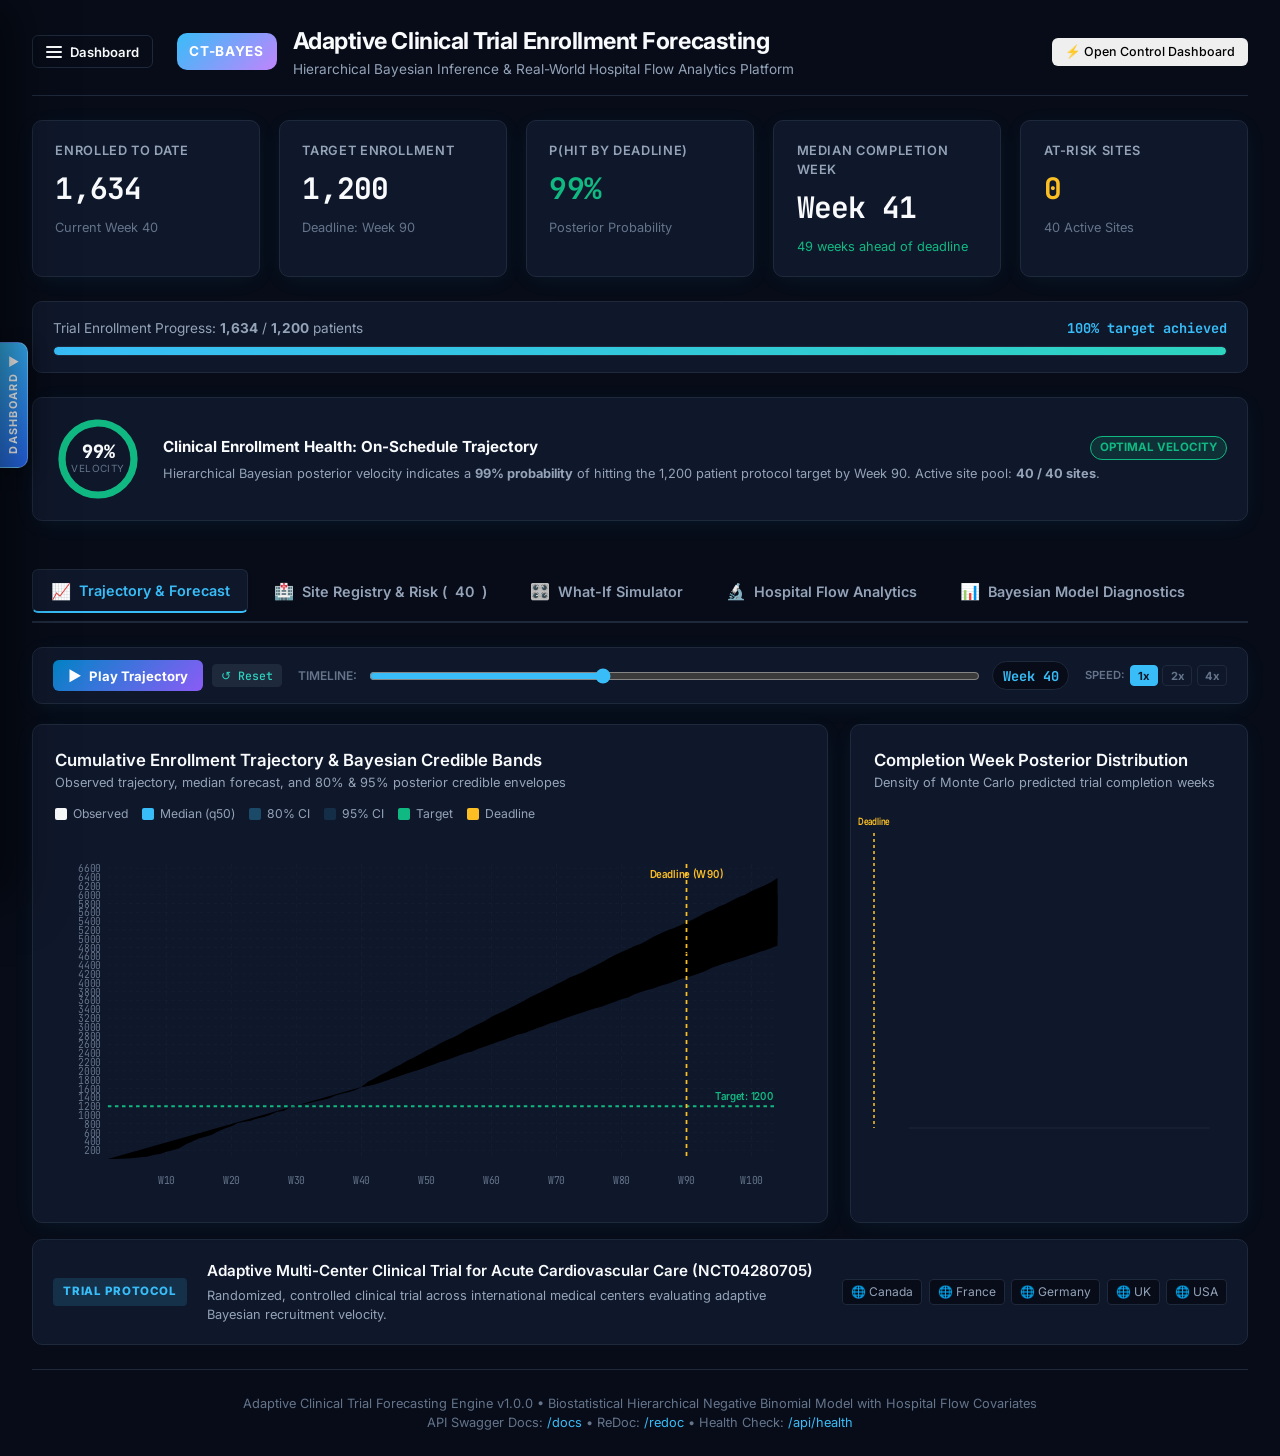
==== index.html @ a866da76 "Configure permanent public access via GitHub Pages, 1-click local launchers, cloud deployment files," ====
<!DOCTYPE html>
<html lang="en">
<head>
  <meta charset="UTF-8">
  <meta http-equiv="refresh" content="0; url=frontend/">
  <script type="text/javascript">
    window.location.replace("frontend/");
  </script>
  <title>Adaptive Clinical Trial Site Enrollment Forecasting Platform</title>
  <style>
    body {
      background-color: #0b0f19;
      color: #e2e8f0;
      font-family: -apple-system, BlinkMacSystemFont, "Segoe UI", Roboto, Helvetica, Arial, sans-serif;
      display: flex;
      flex-direction: column;
      align-items: center;
      justify-content: center;
      min-height: 100vh;
      margin: 0;
      text-align: center;
    }
    .card {
      background: #111827;
      border: 1px solid #1e293b;
      border-radius: 12px;
      padding: 2.5rem 3rem;
      max-width: 500px;
      box-shadow: 0 10px 30px rgba(0,0,0,0.5);
    }
    h2 {
      margin-top: 0;
      color: #38bdf8;
      font-size: 1.5rem;
    }
    p {
      color: #94a3b8;
      font-size: 0.95rem;
      line-height: 1.5;
    }
    a.btn {
      display: inline-block;
      margin-top: 1rem;
      background: linear-gradient(135deg, #0284c7, #2563eb);
      color: #fff;
      padding: 0.75rem 1.75rem;
      border-radius: 8px;
      text-decoration: none;
      font-weight: 600;
      transition: opacity 0.2s;
    }
    a.btn:hover {
      opacity: 0.9;
    }
  </style>
</head>
<body>
  <div class="card">
    <h2>Adaptive Clinical Trial Forecasting</h2>
    <p>Hierarchical Bayesian Negative Binomial Inference & Hospital Flow Analytics Platform</p>
    <p>Redirecting to interactive clinical portal...</p>
    <a href="frontend/" class="btn">Launch Dashboard ⚡</a>
  </div>
</body>
</html>
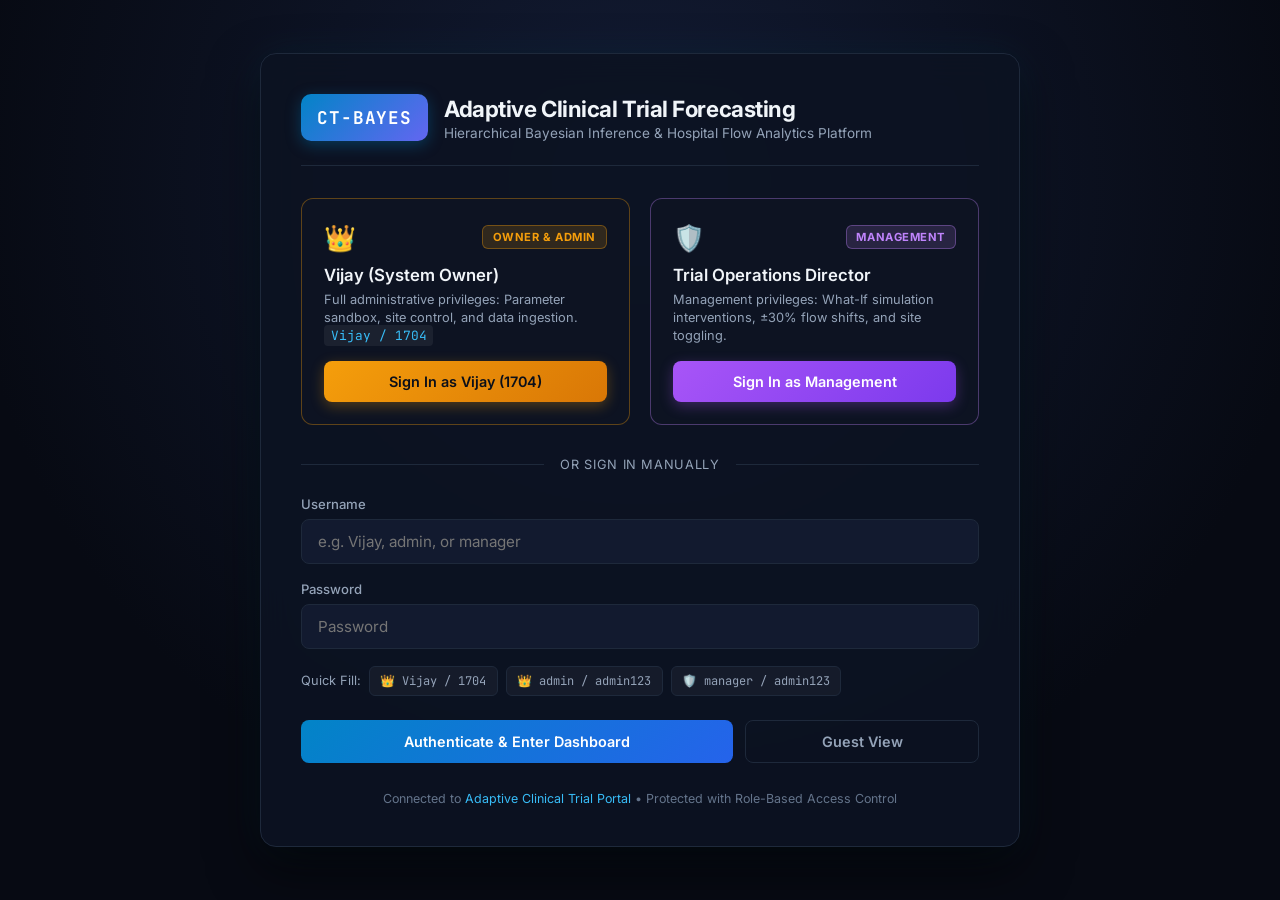
==== commit 78c41db9: "Implement standalone login.html with authentication guard, remove embedded modal, and bind permissio" ====
--- a/index.html
+++ b/index.html
@@ -1,65 +1,950 @@
 <!DOCTYPE html>
-<html lang="en">
+<html lang="en" data-theme="dark">
 <head>
   <meta charset="UTF-8">
-  <meta http-equiv="refresh" content="0; url=frontend/">
-  <script type="text/javascript">
-    window.location.replace("frontend/");
-  </script>
-  <title>Adaptive Clinical Trial Site Enrollment Forecasting Platform</title>
-  <style>
-    body {
-      background-color: #0b0f19;
-      color: #e2e8f0;
-      font-family: -apple-system, BlinkMacSystemFont, "Segoe UI", Roboto, Helvetica, Arial, sans-serif;
-      display: flex;
-      flex-direction: column;
-      align-items: center;
-      justify-content: center;
-      min-height: 100vh;
-      margin: 0;
-      text-align: center;
-    }
-    .card {
-      background: #111827;
-      border: 1px solid #1e293b;
-      border-radius: 12px;
-      padding: 2.5rem 3rem;
-      max-width: 500px;
-      box-shadow: 0 10px 30px rgba(0,0,0,0.5);
-    }
-    h2 {
-      margin-top: 0;
-      color: #38bdf8;
-      font-size: 1.5rem;
-    }
-    p {
-      color: #94a3b8;
-      font-size: 0.95rem;
-      line-height: 1.5;
-    }
-    a.btn {
-      display: inline-block;
-      margin-top: 1rem;
-      background: linear-gradient(135deg, #0284c7, #2563eb);
-      color: #fff;
-      padding: 0.75rem 1.75rem;
-      border-radius: 8px;
-      text-decoration: none;
-      font-weight: 600;
-      transition: opacity 0.2s;
-    }
-    a.btn:hover {
-      opacity: 0.9;
-    }
-  </style>
+  <meta name="viewport" content="width=device-width, initial-scale=1.0">
+  <title>Adaptive Clinical Trial Site Enrollment Forecasting Dashboard</title>
+  <link rel="stylesheet" href="style.css">
+  <link rel="preconnect" href="https://fonts.googleapis.com">
+  <link rel="preconnect" href="https://fonts.gstatic.com" crossorigin>
+  <link href="https://fonts.googleapis.com/css2?family=Inter:wght@300;400;500;600;700&family=JetBrains+Mono:wght@400;500;600&display=swap" rel="stylesheet">
 </head>
 <body>
-  <div class="card">
-    <h2>Adaptive Clinical Trial Forecasting</h2>
-    <p>Hierarchical Bayesian Negative Binomial Inference & Hospital Flow Analytics Platform</p>
-    <p>Redirecting to interactive clinical portal...</p>
-    <a href="frontend/" class="btn">Launch Dashboard ⚡</a>
+  <!-- Floating Corner Tab on Left Edge of Viewport -->
+  <button id="btn-edge-drawer" class="corner-drawer-tab" title="Open Sliding Dashboard (Left Corner)" aria-label="Open Sliding Dashboard">
+    <span class="corner-tab-arrow">▶</span>
+    <span class="corner-tab-text">DASHBOARD</span>
+  </button>
+
+  <!-- Sliding Drawer Backdrop Overlay -->
+  <div id="sliding-drawer-backdrop" class="sliding-drawer-backdrop"></div>
+
+  <!-- Sliding Left Corner Dashboard Drawer -->
+  <aside id="sliding-dashboard" class="sliding-drawer" aria-label="Sliding Navigation and Control Dashboard">
+    <!-- Drawer Header -->
+    <div class="drawer-header">
+      <div class="drawer-brand">
+        <div class="logo-badge">CT-BAYES</div>
+        <div>
+          <h3>Control Dashboard</h3>
+          <p class="drawer-sub">Adaptive Trial Analytics</p>
+        </div>
+      </div>
+      <div style="display:flex; align-items:center; gap:0.5rem;">
+        <div id="system-badge" class="status-badge pulse">Connecting...</div>
+        <button id="btn-close-drawer" class="btn-close-drawer" title="Close Panel">&times;</button>
+      </div>
+    </div>
+
+    <!-- Scrollable Drawer Body -->
+    <div class="drawer-scroll-body">
+      <!-- Active User / Role Card (Moved into Drawer) -->
+      <div class="drawer-user-card" id="auth-header-section">
+        <div id="user-profile-badge" class="user-profile-badge-drawer">
+          <div class="drawer-user-info">
+            <div class="drawer-user-avatar" id="user-avatar">👑</div>
+            <div>
+              <h4 id="user-display-name">Vijay (System Administrator)</h4>
+              <span id="user-role-badge" class="role-badge role-admin">👑 SYSTEM ADMIN</span>
+            </div>
+          </div>
+          <div class="drawer-user-actions" style="margin-top:0.75rem; display:flex; gap:0.4rem; flex-wrap:wrap;">
+            <button id="btn-change-pwd" class="btn-chip" title="Change Password">🔑 Password</button>
+            <button id="btn-switch-role" class="btn-chip" title="Cycle Account Role">🔄 Switch Role</button>
+            <button id="btn-open-ingest" class="btn-chip btn-accent" style="display:none;" title="Ingest Weekly Batch">+ Ingest Batch</button>
+            <button id="btn-logout" class="btn-chip btn-ghost" title="Sign out">Logout</button>
+          </div>
+        </div>
+        <button id="btn-open-login" class="btn-primary btn-sm btn-block" style="display:none;">Sign In</button>
+      </div>
+
+      <!-- Theme & Audio Controls Section (Moved into Drawer) -->
+      <div class="drawer-section">
+        <div class="drawer-section-title">Visual Theme & Audio FX</div>
+        <div style="display:flex; gap:0.5rem; align-items:center; flex-wrap:wrap;">
+          <div class="theme-select-wrap" style="flex:1;">
+            <label for="theme-selector">🎨 Theme:</label>
+            <select id="theme-selector" class="theme-select" title="Switch visual color theme">
+              <option value="midnight">🌌 Midnight Cyber</option>
+              <option value="nordic">🏥 Clinical Nordic</option>
+              <option value="biotech">🧬 Bio-Tech Emerald</option>
+              <option value="executive">🌅 Sunset Executive</option>
+            </select>
+          </div>
+          <button id="btn-sound-fx" class="btn-sound-toggle active" title="Toggle Clinical Feedback Sound Effects">
+            <span id="sound-icon">🔊</span> Audio FX
+          </button>
+        </div>
+      </div>
+
+      <!-- Executive Export Suite Section (Moved into Drawer) -->
+      <div class="drawer-section">
+        <div class="drawer-section-title">Executive Data Export</div>
+        <div class="export-toolbar" style="display:flex; gap:0.5rem;">
+          <button id="btn-export-csv" class="btn-export" style="flex:1; justify-content:center;" title="Export trial panel records as CSV">
+            <span>📊 Export CSV</span>
+          </button>
+          <button id="btn-export-summary" class="btn-export" style="flex:1; justify-content:center;" title="Export executive trial briefing">
+            <span>📄 Summary</span>
+          </button>
+        </div>
+      </div>
+
+      <!-- Quick Navigation Tabs -->
+      <div class="drawer-section">
+        <div class="drawer-section-title">Navigation Tabs</div>
+        <nav class="drawer-nav">
+          <button class="drawer-nav-item active" data-tab="tab-overview">
+            <span class="nav-icon">📈</span>
+            <span class="nav-label">Trajectory & Bayesian Forecast</span>
+          </button>
+          <button class="drawer-nav-item" data-tab="tab-sites">
+            <span class="nav-icon">🏥</span>
+            <span class="nav-label">Site Registry & Risk Analysis</span>
+            <span class="drawer-nav-badge" id="drawer-nav-site-count">40</span>
+          </button>
+          <button class="drawer-nav-item" data-tab="tab-whatif">
+            <span class="nav-icon">🎛️</span>
+            <span class="nav-label">What-If Simulation Sandbox</span>
+          </button>
+          <button class="drawer-nav-item" data-tab="tab-hospital">
+            <span class="nav-icon">🔬</span>
+            <span class="nav-label">Hospital Flow Analytics</span>
+          </button>
+          <button class="drawer-nav-item" data-tab="tab-models">
+            <span class="nav-icon">📊</span>
+            <span class="nav-label">Bayesian Model Diagnostics</span>
+          </button>
+        </nav>
+      </div>
+
+      <!-- Trial Pulse Micro-KPIs -->
+      <div class="drawer-section">
+        <div class="drawer-section-title">Trial Pulse (Week 40)</div>
+        <div class="drawer-kpis-grid">
+          <div class="drawer-mini-kpi">
+            <span class="mini-label">Enrolled to Date</span>
+            <strong id="drawer-kpi-enrolled">--</strong>
+          </div>
+          <div class="drawer-mini-kpi">
+            <span class="mini-label">Target (Week 90)</span>
+            <strong id="drawer-kpi-target">1,200</strong>
+          </div>
+          <div class="drawer-mini-kpi">
+            <span class="mini-label">P(Hit by Deadline)</span>
+            <strong id="drawer-kpi-prob">--%</strong>
+          </div>
+          <div class="drawer-mini-kpi">
+            <span class="mini-label">Median Completion</span>
+            <strong id="drawer-kpi-comp-week">Week --</strong>
+          </div>
+          <div class="drawer-mini-kpi full-width">
+            <span class="mini-label">At-Risk Clinical Sites</span>
+            <strong id="drawer-kpi-risk-sites" style="color:var(--accent-red);">-- Sites</strong>
+          </div>
+        </div>
+      </div>
+
+      <!-- Quick Simulator Sliders (Synchronized) -->
+      <div class="drawer-section" id="drawer-sim-section">
+        <div class="drawer-section-title">
+          <span>Quick Simulator</span>
+          <span class="badge" id="drawer-scenario-tag">Status Quo</span>
+        </div>
+        <div class="drawer-slider-group">
+          <div class="slider-label">
+            <label for="drawer-slider-flow">Hospital Flow Shift</label>
+            <span id="drawer-flow-val" class="slider-num">+0%</span>
+          </div>
+          <input type="range" id="drawer-slider-flow" min="-30" max="30" value="0" step="5">
+        </div>
+        <div class="drawer-slider-group">
+          <div class="slider-label">
+            <label for="drawer-slider-new-sites">New Sites</label>
+            <span id="drawer-new-sites-val" class="slider-num">0 sites</span>
+          </div>
+          <input type="range" id="drawer-slider-new-sites" min="0" max="10" value="0" step="1">
+        </div>
+        <div class="drawer-presets">
+          <button class="btn-chip drawer-preset-btn" data-flow="15" data-sites="0">+15% Surge</button>
+          <button class="btn-chip drawer-preset-btn" data-flow="-20" data-sites="0">-20% Strain</button>
+          <button class="btn-chip drawer-preset-btn" data-flow="0" data-sites="3">+3 Sites</button>
+          <button class="btn-chip drawer-reset-btn" id="drawer-btn-reset">Reset</button>
+        </div>
+      </div>
+
+      <!-- System & API Docs -->
+      <div class="drawer-section">
+        <div class="drawer-section-title">System & API Specs</div>
+        <div class="drawer-links-list">
+          <a href="/docs" target="_blank" class="drawer-link-item">
+            <span>📖 Swagger API Documentation</span>
+            <span class="ext-icon">↗</span>
+          </a>
+          <a href="/redoc" target="_blank" class="drawer-link-item">
+            <span>📘 ReDoc Specification</span>
+            <span class="ext-icon">↗</span>
+          </a>
+          <a href="/api/health" target="_blank" class="drawer-link-item">
+            <span>🩺 Service Health Check</span>
+            <span class="ext-icon">↗</span>
+          </a>
+          <a href="https://github.com/Vijayaraj21/Adaptive-Clinical-Trial-Site-Enrollment-Forecasting-" target="_blank" class="drawer-link-item">
+            <span>🐙 GitHub Repository</span>
+            <span class="ext-icon">↗</span>
+          </a>
+        </div>
+      </div>
+    </div>
+
+    <!-- Drawer Footer -->
+    <div class="drawer-footer">
+      <button id="drawer-btn-theme" class="btn-outline btn-block btn-sm">🌓 Theme</button>
+      <button id="drawer-btn-logout" class="btn-ghost btn-block btn-sm">Logout</button>
+    </div>
+  </aside>
+
+  <div class="app-container">
+    <!-- Top Header (Clean & Spacious - Controls moved to Left Dashboard) -->
+    <header class="app-header">
+      <div class="brand">
+        <!-- Sliding Dashboard Toggle Button in Left Corner -->
+        <button id="btn-toggle-drawer" class="btn-drawer-toggle" title="Open Sliding Dashboard (Left Corner)" aria-label="Toggle Sliding Dashboard">
+          <span class="drawer-icon-bars">
+            <span></span>
+            <span></span>
+            <span></span>
+          </span>
+          <span>Dashboard</span>
+        </button>
+        <div class="logo-badge">CT-BAYES</div>
+        <div>
+          <h1>Adaptive Clinical Trial Enrollment Forecasting</h1>
+          <p class="subtitle">Hierarchical Bayesian Inference & Real-World Hospital Flow Analytics Platform</p>
+        </div>
+      </div>
+      <div class="header-actions">
+        <!-- Fast Trigger to open sliding drawer -->
+        <button id="btn-header-open-drawer" class="btn-primary btn-sm" title="Open Left Corner Control Dashboard">
+          <span>⚡ Open Control Dashboard</span>
+        </button>
+      </div>
+    </header>
+
+    <!-- Top KPI Cards -->
+    <section class="kpi-grid">
+      <div class="kpi-card">
+        <span class="kpi-label">Enrolled to Date</span>
+        <div class="kpi-value" id="kpi-enrolled">--</div>
+        <span class="kpi-sub" id="kpi-enrolled-sub">Current Week 40</span>
+      </div>
+      <div class="kpi-card">
+        <span class="kpi-label">Target Enrollment</span>
+        <div class="kpi-value" id="kpi-target">1,200</div>
+        <span class="kpi-sub" id="kpi-deadline-sub">Deadline: Week 90</span>
+      </div>
+      <div class="kpi-card highlight-success">
+        <span class="kpi-label">P(Hit by Deadline)</span>
+        <div class="kpi-value" id="kpi-prob">--%</div>
+        <span class="kpi-sub" id="kpi-prob-sub">Posterior Probability</span>
+      </div>
+      <div class="kpi-card">
+        <span class="kpi-label">Median Completion Week</span>
+        <div class="kpi-value" id="kpi-comp-week">Week --</div>
+        <span class="kpi-sub" id="kpi-comp-delta">--</span>
+      </div>
+      <div class="kpi-card highlight-warning">
+        <span class="kpi-label">At-Risk Sites</span>
+        <div class="kpi-value" id="kpi-risk-sites">--</div>
+        <span class="kpi-sub" id="kpi-active-sites">-- Active Sites</span>
+      </div>
+    </section>
+
+    <!-- Overall Trial Progress Bar -->
+    <section class="progress-section">
+      <div class="progress-header">
+        <span>Trial Enrollment Progress: <strong id="progress-enrolled-text">--</strong> / <strong id="progress-target-text">1,200</strong> patients</span>
+        <span id="progress-percent-text" class="progress-pct">0%</span>
+      </div>
+      <div class="progress-bar-bg">
+        <div id="progress-bar-fill" class="progress-bar-fill" style="width: 0%;"></div>
+      </div>
+    </section>
+
+    <!-- Creative Component: Trial Health & Velocity Gauge -->
+    <section class="trial-health-card">
+      <div class="gauge-wrap">
+        <svg class="gauge-svg" viewBox="0 0 100 100">
+          <circle class="gauge-bg" cx="50" cy="50" r="40"></circle>
+          <circle id="gauge-arc" class="gauge-fill" cx="50" cy="50" r="40" stroke-dasharray="251.2" stroke-dashoffset="30"></circle>
+        </svg>
+        <div class="gauge-center-text">
+          <span id="gauge-score-text" class="gauge-pct">92%</span>
+          <span class="gauge-subtext">Velocity</span>
+        </div>
+      </div>
+      <div class="health-details">
+        <div class="health-title-row">
+          <h4 id="health-title">Clinical Enrollment Health: Optimal Trajectory</h4>
+          <span id="health-badge" class="health-status-badge">HIGH CONFIDENCE</span>
+        </div>
+        <p class="health-desc" id="health-desc">
+          Hierarchical Bayesian posterior velocity indicates a <strong>92% probability</strong> of hitting the 1,200 patient protocol target by Week 90. Site-level overdispersion is well-controlled with low residual variance.
+        </p>
+      </div>
+    </section>
+
+    <!-- Dashboard Tab Navigation Bar -->
+    <nav class="dashboard-tabs">
+      <button class="tab-btn active" data-tab="tab-overview">
+        <span class="tab-icon">📈</span> Trajectory & Forecast
+      </button>
+      <button class="tab-btn" data-tab="tab-sites">
+        <span class="tab-icon">🏥</span> Site Registry & Risk (<span id="tab-site-count">40</span>)
+      </button>
+      <button class="tab-btn" data-tab="tab-whatif">
+        <span class="tab-icon">🎛️</span> What-If Simulator
+      </button>
+      <button class="tab-btn" data-tab="tab-hospital">
+        <span class="tab-icon">🔬</span> Hospital Flow Analytics
+      </button>
+      <button class="tab-btn" data-tab="tab-models">
+        <span class="tab-icon">📊</span> Bayesian Model Diagnostics
+      </button>
+    </nav>
+
+    <!-- =========================================================================
+         TAB 1: Trajectory & Forecast Overview
+         ========================================================================= -->
+    <div id="tab-overview" class="tab-content active">
+      <!-- Creative Component: Animated Trajectory Timeline Playback Controller -->
+      <div class="playback-controller-card">
+        <div class="playback-controls">
+          <button id="btn-play-timeline" class="playback-btn-primary" title="Play animated forecast trajectory week-by-week">
+            <span id="play-icon" class="playback-btn-icon">▶</span>
+            <span id="play-text">Play Trajectory</span>
+          </button>
+          <button id="btn-reset-timeline" class="btn-chip" title="Reset playback to current week 40">↺ Reset</button>
+        </div>
+        <div class="playback-scrubber-wrap">
+          <label for="timeline-scrubber" style="font-size:0.75rem; color:var(--text-muted); font-weight:600;">TIMELINE:</label>
+          <input type="range" id="timeline-scrubber" min="1" max="104" value="40" step="1" title="Drag to inspect trajectory at any week">
+          <span id="scrubber-week-badge" class="playback-week-badge">Week 40</span>
+        </div>
+        <div class="playback-speed-group">
+          <span style="font-size:0.7rem; color:var(--text-muted); font-weight:600;">SPEED:</span>
+          <button class="speed-chip active" data-speed="1">1x</button>
+          <button class="speed-chip" data-speed="2">2x</button>
+          <button class="speed-chip" data-speed="4">4x</button>
+        </div>
+      </div>
+
+      <!-- Main Charts Grid -->
+      <section class="charts-grid">
+        <!-- Fan Chart -->
+        <div class="chart-card">
+          <div class="card-header">
+            <div>
+              <h3>Cumulative Enrollment Trajectory & Bayesian Credible Bands</h3>
+              <p class="chart-sub">Observed trajectory, median forecast, and 80% & 95% posterior credible envelopes</p>
+            </div>
+            <div class="chart-legend">
+              <span class="legend-item"><span class="legend-color obs"></span>Observed</span>
+              <span class="legend-item"><span class="legend-color q50"></span>Median (q50)</span>
+              <span class="legend-item"><span class="legend-color band80"></span>80% CI</span>
+              <span class="legend-item"><span class="legend-color band95"></span>95% CI</span>
+              <span class="legend-item"><span class="legend-color target"></span>Target</span>
+              <span class="legend-item"><span class="legend-color deadline"></span>Deadline</span>
+            </div>
+          </div>
+          <div class="chart-container" id="fan-chart-container">
+            <svg id="fan-chart-svg" viewBox="0 0 850 360" preserveAspectRatio="none"></svg>
+          </div>
+        </div>
+
+        <!-- Completion Week Histogram -->
+        <div class="chart-card">
+          <div class="card-header">
+            <div>
+              <h3>Completion Week Posterior Distribution</h3>
+              <p class="chart-sub">Density of Monte Carlo predicted trial completion weeks</p>
+            </div>
+          </div>
+          <div class="chart-container" id="hist-chart-container">
+            <svg id="hist-chart-svg" viewBox="0 0 450 360" preserveAspectRatio="none"></svg>
+          </div>
+        </div>
+      </section>
+
+      <!-- Protocol Metadata Ribbon -->
+      <section class="protocol-card">
+        <div class="protocol-badge">TRIAL PROTOCOL</div>
+        <div class="protocol-info">
+          <h4 id="protocol-title">Adaptive Multi-Center Clinical Trial (NCT04280705)</h4>
+          <p id="protocol-desc">Randomized, controlled clinical trial across international medical centers evaluating adaptive Bayesian recruitment velocity.</p>
+        </div>
+        <div class="protocol-chips" id="protocol-countries-list">
+          <!-- Filled dynamically -->
+        </div>
+      </section>
+    </div>
+
+    <!-- =========================================================================
+         TAB 2: Site Registry & Performance Flags
+         ========================================================================= -->
+    <div id="tab-sites" class="tab-content">
+      <!-- Summary Site Badges -->
+      <div class="site-kpi-summary">
+        <div class="site-kpi-pill">Total Sites: <strong id="site-stat-total">40</strong></div>
+        <div class="site-kpi-pill success">Active: <strong id="site-stat-active">36</strong></div>
+        <div class="site-kpi-pill warning">At-Risk: <strong id="site-stat-risk">--</strong></div>
+        <div class="site-kpi-pill danger">Closed: <strong id="site-stat-closed">0</strong></div>
+        <div class="site-kpi-pill neutral">Countries: <strong id="site-stat-countries">5</strong></div>
+      </div>
+
+      <section class="table-section">
+        <div class="table-header">
+          <div>
+            <h3>Multi-Center Site Registry & Longitudinal Performance</h3>
+            <p class="chart-sub">Click any site to inspect its individual 104-week longitudinal trajectory and flow covariates.</p>
+          </div>
+          <div class="table-filters">
+            <input type="text" id="site-search" placeholder="Search site ID, country...">
+            <select id="status-filter">
+              <option value="ALL">All Statuses</option>
+              <option value="HEALTHY">Healthy Only</option>
+              <option value="AT_RISK">At-Risk Only</option>
+              <option value="CLOSED">Closed Only</option>
+            </select>
+            <select id="country-filter">
+              <option value="ALL">All Countries</option>
+              <option value="USA">United States</option>
+              <option value="CAN">Canada</option>
+              <option value="GBR">United Kingdom</option>
+              <option value="DEU">Germany</option>
+              <option value="FRA">France</option>
+            </select>
+          </div>
+        </div>
+        <div class="table-wrapper">
+          <table class="site-table">
+            <thead>
+              <tr>
+                <th>Site ID</th>
+                <th>Country</th>
+                <th>Hospital Tier</th>
+                <th>Enrolled</th>
+                <th>Posterior Rate (80% CI)</th>
+                <th>P(At Risk)</th>
+                <th>Status</th>
+                <th>Action</th>
+              </tr>
+            </thead>
+            <tbody id="site-table-body">
+              <tr><td colspan="8" class="text-center">Loading site profiles...</td></tr>
+            </tbody>
+          </table>
+        </div>
+      </section>
+
+      <!-- Creative Component: Global Centers Geo-Distribution Ribbon -->
+      <section class="geo-distribution-section">
+        <div class="panel-header">
+          <div>
+            <h4>Global Medical Centers Recruitment Distribution</h4>
+            <p class="chart-sub">International multi-center trial performance and hospital network tiering</p>
+          </div>
+        </div>
+        <div class="geo-grid" id="geo-grid-container">
+          <!-- Filled dynamically by app.js -->
+          <div class="geo-country-card">
+            <div class="geo-country-header">
+              <span class="geo-flag-name">🇺🇸 United States</span>
+              <span class="geo-site-count">16 Sites</span>
+            </div>
+            <div class="geo-rate-row">
+              <span>Recruitment Velocity:</span>
+              <strong class="geo-rate-val">4.8 pts/wk</strong>
+            </div>
+          </div>
+          <div class="geo-country-card">
+            <div class="geo-country-header">
+              <span class="geo-flag-name">🇨🇦 Canada</span>
+              <span class="geo-site-count">8 Sites</span>
+            </div>
+            <div class="geo-rate-row">
+              <span>Recruitment Velocity:</span>
+              <strong class="geo-rate-val">3.6 pts/wk</strong>
+            </div>
+          </div>
+          <div class="geo-country-card">
+            <div class="geo-country-header">
+              <span class="geo-flag-name">🇬🇧 United Kingdom</span>
+              <span class="geo-site-count">6 Sites</span>
+            </div>
+            <div class="geo-rate-row">
+              <span>Recruitment Velocity:</span>
+              <strong class="geo-rate-val">3.9 pts/wk</strong>
+            </div>
+          </div>
+          <div class="geo-country-card">
+            <div class="geo-country-header">
+              <span class="geo-flag-name">🇩🇪 Germany</span>
+              <span class="geo-site-count">6 Sites</span>
+            </div>
+            <div class="geo-rate-row">
+              <span>Recruitment Velocity:</span>
+              <strong class="geo-rate-val">3.4 pts/wk</strong>
+            </div>
+          </div>
+          <div class="geo-country-card">
+            <div class="geo-country-header">
+              <span class="geo-flag-name">🇦🇺 Australia</span>
+              <span class="geo-site-count">4 Sites</span>
+            </div>
+            <div class="geo-rate-row">
+              <span>Recruitment Velocity:</span>
+              <strong class="geo-rate-val">3.1 pts/wk</strong>
+            </div>
+          </div>
+        </div>
+      </section>
+    </div>
+
+    <!-- =========================================================================
+         TAB 3: Policy Interventions & What-If Simulator
+         ========================================================================= -->
+    <div id="tab-whatif" class="tab-content">
+      <section class="control-panel" id="sandbox-panel">
+        <div class="panel-header">
+          <div class="panel-title-wrap">
+            <h3>Policy Interventions & What-If Simulation Sandbox</h3>
+            <span class="role-pill" id="panel-role-pill">Guest View (Read-Only)</span>
+          </div>
+          <div class="panel-header-actions">
+            <span class="badge" id="scenario-tag">Status Quo</span>
+            <button id="btn-open-ingest" class="btn-sm btn-accent" style="display:none;" title="Management Only: Ingest new weekly site records">
+              + Ingest Weekly Data
+            </button>
+          </div>
+        </div>
+
+        <!-- User Role Notice -->
+        <div id="user-role-notice" class="role-notice-banner" style="display:none;">
+          <span class="notice-icon">🔒</span>
+          <span>
+            <strong>Guest View (Read-Only)</strong>: Simulation parameters and site closure interventions require <strong>Vijay (Admin)</strong> or <strong>Management</strong> credentials. 
+            <a href="#" id="link-switch-to-manager">Sign In with Authorized Account</a> to unlock live sandbox sliders.
+          </span>
+        </div>
+
+        <!-- Quick Scenario Presets -->
+        <div class="presets-bar">
+          <span class="presets-title">Quick Scenarios:</span>
+          <button class="btn-chip preset-btn" data-flow="15" data-sites="0" title="Simulate winter surge in patient flow">+15% Winter Flow</button>
+          <button class="btn-chip preset-btn" data-flow="-20" data-sites="0" title="Simulate hospital strain / ICU crisis">-20% Capacity Strain</button>
+          <button class="btn-chip preset-btn" data-flow="0" data-sites="3" title="Simulate onboarding 3 fast-track sites">+3 New Sites</button>
+          <button class="btn-chip preset-btn" data-flow="10" data-sites="2" title="Combined intervention">+10% Flow & +2 Sites</button>
+        </div>
+
+        <div class="controls-grid" id="controls-grid">
+          <div class="control-group">
+            <label for="input-target">Target Enrollment</label>
+            <input type="number" id="input-target" value="1200" min="200" max="5000" step="50">
+          </div>
+          <div class="control-group">
+            <label for="input-deadline">Deadline (Week)</label>
+            <input type="number" id="input-deadline" value="90" min="20" max="104" step="1">
+          </div>
+          <div class="control-group">
+            <div class="slider-label">
+              <label for="slider-flow">Hospital Patient Flow Shift</label>
+              <span id="flow-val" class="slider-num">+0%</span>
+            </div>
+            <input type="range" id="slider-flow" min="-30" max="30" value="0" step="5">
+          </div>
+          <div class="control-group">
+            <div class="slider-label">
+              <label for="slider-new-sites">Add New Sites</label>
+              <span id="new-sites-val" class="slider-num">0 sites</span>
+            </div>
+            <input type="range" id="slider-new-sites" min="0" max="10" value="0" step="1">
+          </div>
+          <div class="control-actions">
+            <button id="btn-close-at-risk" class="btn-danger">Close At-Risk Sites</button>
+            <button id="btn-reset" class="btn-secondary">Reset Interventions</button>
+          </div>
+        </div>
+
+        <div id="whatif-delta-banner" class="whatif-banner" style="display:none;">
+          <strong>Simulation Impact:</strong>
+          <span id="delta-comp-text"></span> |
+          <span id="delta-prob-text"></span>
+        </div>
+      </section>
+
+      <!-- Comparison Cards -->
+      <div class="comparison-grid">
+        <div class="comparison-card">
+          <h4>Status Quo (Baseline)</h4>
+          <div class="comparison-stat">
+            <span>P(Hit Deadline):</span>
+            <strong id="compare-base-prob">--%</strong>
+          </div>
+          <div class="comparison-stat">
+            <span>Completion Week:</span>
+            <strong id="compare-base-week">Week --</strong>
+          </div>
+          <div class="comparison-stat">
+            <span>Active Sites:</span>
+            <strong id="compare-base-sites">--</strong>
+          </div>
+        </div>
+        <div class="comparison-card highlight">
+          <h4>Simulated Intervention Scenario</h4>
+          <div class="comparison-stat">
+            <span>P(Hit Deadline):</span>
+            <strong id="compare-scen-prob">--%</strong>
+          </div>
+          <div class="comparison-stat">
+            <span>Completion Week:</span>
+            <strong id="compare-scen-week">Week --</strong>
+          </div>
+          <div class="comparison-stat">
+            <span>Net Time Saved:</span>
+            <strong id="compare-net-delta">--</strong>
+          </div>
+        </div>
+      </div>
+    </div>
+
+    <!-- =========================================================================
+         TAB 4: Hospital Flow & MIMIC Analytics
+         ========================================================================= -->
+    <div id="tab-hospital" class="tab-content">
+      <div class="analytics-header">
+        <div>
+          <h3>Real-World Hospital Patient Flow Covariates</h3>
+          <p class="chart-sub">Coupling electronic health record dynamics (MIMIC-IV volume proxies) with longitudinal trial accrual.</p>
+        </div>
+      </div>
+
+      <div class="flow-kpi-grid">
+        <div class="flow-kpi-card">
+          <span class="flow-kpi-label">Eligible Patient Volume Correlation</span>
+          <div class="flow-kpi-val">+0.152</div>
+          <span class="flow-kpi-desc">Statistically significant positive coefficient ($\beta_{eligible} = 0.114$, 95% HDI [0.034, 0.184])</span>
+        </div>
+        <div class="flow-kpi-card">
+          <span class="flow-kpi-label">Inpatient Bed Occupancy Proxy</span>
+          <div class="flow-kpi-val">+0.062</div>
+          <span class="flow-kpi-desc">Moderate positive correlation reflecting hospital capacity utilization</span>
+        </div>
+        <div class="flow-kpi-card">
+          <span class="flow-kpi-label">Site Activation Delays</span>
+          <div class="flow-kpi-val">8.0 wks</div>
+          <span class="flow-kpi-desc">Median site contract/IRB ramp-up delay before first patient enrolled</span>
+        </div>
+      </div>
+
+      <div class="figures-grid">
+        <div class="figure-card">
+          <h4>Longitudinal Enrollment Curves by Site</h4>
+          <p class="figure-sub">Heterogeneous recruitment trajectories across 40 hospital trial centers</p>
+          <img src="/reports/figures/eda_enrollment_curves.png" alt="Enrollment Curves" class="report-figure-img" onerror="this.parentElement.style.display='none'">
+        </div>
+        <div class="figure-card">
+          <h4>Fourier Seasonality & Patient Flow Dynamics</h4>
+          <p class="figure-sub">Harmonic seasonal waves aligned with hospital admission variations</p>
+          <img src="/reports/figures/eda_seasonality_and_flow.png" alt="Seasonality & Flow" class="report-figure-img" onerror="this.parentElement.style.display='none'">
+        </div>
+        <div class="figure-card">
+          <h4>Hospital Tier Recruitment Heterogeneity</h4>
+          <p class="figure-sub">Distribution of recruitment velocity across Academic, Regional, and Specialized centers</p>
+          <img src="/reports/figures/eda_site_heterogeneity.png" alt="Site Heterogeneity" class="report-figure-img" onerror="this.parentElement.style.display='none'">
+        </div>
+        <div class="figure-card">
+          <h4>Eligible Patient Volume vs Enrolled Accrual</h4>
+          <p class="figure-sub">Empirical scatter plot confirming positive covariate relationship</p>
+          <img src="/reports/figures/eda_enrollment_vs_eligible.png" alt="Enrollment vs Volume" class="report-figure-img" onerror="this.parentElement.style.display='none'">
+        </div>
+      </div>
+    </div>
+
+    <!-- =========================================================================
+         TAB 5: Bayesian Model Diagnostics & Backtesting
+         ========================================================================= -->
+    <div id="tab-models" class="tab-content">
+      <div class="analytics-header">
+        <div>
+          <h3>Bayesian MCMC Convergence Diagnostics & Baseline Benchmarking</h3>
+          <p class="chart-sub">Rigorous statistical validation: Gelman-Rubin $\hat{R} < 1.03$, Pareto-smoothed LOO-CV, and expanding-window backtesting.</p>
+        </div>
+      </div>
+
+      <!-- MCMC Diagnostics Scorecards -->
+      <div class="diagnostics-summary-grid">
+        <div class="diag-card">
+          <div class="diag-header">
+            <h4>Model A: Full Hierarchical Bayesian</h4>
+            <span class="diag-badge best">Rank 1 (Best)</span>
+          </div>
+          <div class="diag-stat-row"><span>Divergent Transitions:</span> <strong>0</strong></div>
+          <div class="diag-stat-row"><span>Max $\hat{R}$ Convergence:</span> <strong>1.03</strong> (&lt; 1.05 threshold)</div>
+          <div class="diag-stat-row"><span>Min Effective Sample Size:</span> <strong>128</strong> bulk</div>
+          <div class="diag-stat-row"><span>ELPD LOO Score:</span> <strong>-707.67</strong> (Weight: 100%)</div>
+          <div class="diag-stat-row"><span>$\beta_{eligible}$ HDI:</span> <strong>[0.034, 0.184]</strong></div>
+        </div>
+
+        <div class="diag-card">
+          <div class="diag-header">
+            <h4>Model B: No-Pooling Ablation</h4>
+            <span class="diag-badge">Rank 2</span>
+          </div>
+          <div class="diag-stat-row"><span>Divergent Transitions:</span> <strong>3</strong></div>
+          <div class="diag-stat-row"><span>Max $\hat{R}$ Convergence:</span> <strong>1.01</strong></div>
+          <div class="diag-stat-row"><span>Min Effective Sample Size:</span> <strong>797</strong> bulk</div>
+          <div class="diag-stat-row"><span>ELPD LOO Difference:</span> <strong>-0.87</strong></div>
+          <div class="diag-stat-row"><span>$\beta_{eligible}$ HDI:</span> <strong>[0.043, 0.192]</strong></div>
+        </div>
+
+        <div class="diag-card">
+          <div class="diag-header">
+            <h4>Model C: No-Flow Covariates</h4>
+            <span class="diag-badge">Rank 3</span>
+          </div>
+          <div class="diag-stat-row"><span>Divergent Transitions:</span> <strong>1</strong></div>
+          <div class="diag-stat-row"><span>Max $\hat{R}$ Convergence:</span> <strong>1.01</strong></div>
+          <div class="diag-stat-row"><span>Min Effective Sample Size:</span> <strong>952</strong> bulk</div>
+          <div class="diag-stat-row"><span>ELPD LOO Difference:</span> <strong>-1.04</strong></div>
+          <div class="diag-stat-row"><span>$\beta_{eligible}$ HDI:</span> <strong>[0.037, 0.188]</strong></div>
+        </div>
+      </div>
+
+      <!-- Backtest Benchmark Table -->
+      <section class="table-section">
+        <div class="table-header">
+          <div>
+            <h4>Rolling Expanding-Window Backtest Performance</h4>
+            <p class="chart-sub">Evaluation across forecast horizons (4, 8, 12, 26 weeks) and rolling origin weeks (30, 45, 60, 75).</p>
+          </div>
+        </div>
+        <div class="table-wrapper">
+          <table class="site-table">
+            <thead>
+              <tr>
+                <th>Model Architecture</th>
+                <th>MAE (Patients)</th>
+                <th>RMSE</th>
+                <th>MAPE (%)</th>
+                <th>80% Coverage</th>
+                <th>95% Coverage</th>
+                <th>Completion Week Error</th>
+              </tr>
+            </thead>
+            <tbody id="backtest-table-body">
+              <tr>
+                <td><strong>Hierarchical Bayesian (Full Flow)</strong></td>
+                <td><strong>119.84</strong></td>
+                <td><strong>145.05</strong></td>
+                <td>4.17%</td>
+                <td>56.0%</td>
+                <td>81.0%</td>
+                <td>23.5 wks</td>
+              </tr>
+              <tr>
+                <td>Pooled Poisson Baseline</td>
+                <td>115.02</td>
+                <td>188.04</td>
+                <td>4.04%</td>
+                <td>94.0%</td>
+                <td>94.0%</td>
+                <td>22.5 wks</td>
+              </tr>
+              <tr>
+                <td>XGBoost Lag Baseline</td>
+                <td>123.70</td>
+                <td>180.10</td>
+                <td>4.81%</td>
+                <td>81.0%</td>
+                <td>100.0%</td>
+                <td>22.5 wks</td>
+              </tr>
+              <tr>
+                <td>Ablation: No Pooling</td>
+                <td>166.04</td>
+                <td>218.03</td>
+                <td>5.41%</td>
+                <td>88.0%</td>
+                <td>94.0%</td>
+                <td>22.5 wks</td>
+              </tr>
+              <tr>
+                <td>Ablation: No Flow Covariates</td>
+                <td>182.47</td>
+                <td>254.17</td>
+                <td>5.74%</td>
+                <td>81.0%</td>
+                <td>88.0%</td>
+                <td>22.5 wks</td>
+              </tr>
+            </tbody>
+          </table>
+        </div>
+      </section>
+
+      <!-- Diagnostic Figures -->
+      <div class="figures-grid">
+        <div class="figure-card">
+          <h4>Posterior Predictive Checks (PPC)</h4>
+          <p class="figure-sub">Observed vs simulated data densities confirming negative-binomial calibration</p>
+          <img src="/reports/figures/model_comparison_ppc.png" alt="PPC Comparison" class="report-figure-img" onerror="this.parentElement.style.display='none'">
+        </div>
+        <div class="figure-card">
+          <h4>Backtest Horizon Evaluation Fan</h4>
+          <p class="figure-sub">Longitudinal error envelopes across 4, 8, 12, and 26-week forecast steps</p>
+          <img src="/reports/figures/backtest_metrics_fan.png" alt="Backtest Fan" class="report-figure-img" onerror="this.parentElement.style.display='none'">
+        </div>
+      </div>
+    </div>
+
+    <!-- Footer -->
+    <footer class="app-footer">
+      <p>Adaptive Clinical Trial Forecasting Engine v1.0.0 &bull; Biostatistical Hierarchical Negative Binomial Model with Hospital Flow Covariates</p>
+      <p class="api-link">API Swagger Docs: <a href="/docs" target="_blank">/docs</a> &bull; ReDoc: <a href="/redoc" target="_blank">/redoc</a> &bull; Health Check: <a href="/api/health" target="_blank">/api/health</a></p>
+    </footer>
   </div>
+
+  <!-- =========================================================================
+       MODALS
+       ========================================================================= -->
+
+  <!-- Site Detail Drawer/Modal -->
+  <div id="site-detail-modal" class="modal-overlay" style="display:none;">
+    <div class="modal-card">
+      <div class="modal-header">
+        <div class="modal-brand">
+          <div class="logo-badge" id="modal-site-id">SITE</div>
+          <div>
+            <h2 id="modal-site-title">Site Profile & Longitudinal Flow</h2>
+            <p class="subtitle" id="modal-site-meta">Country & Hospital Tier</p>
+          </div>
+        </div>
+        <button id="btn-close-site-modal" class="btn-close">&times;</button>
+      </div>
+
+      <div class="site-modal-stats">
+        <div class="mini-kpi">
+          <span class="mini-kpi-label">Total Enrolled</span>
+          <strong id="modal-site-enrolled">--</strong>
+        </div>
+        <div class="mini-kpi">
+          <span class="mini-kpi-label">Enrolled at W40</span>
+          <strong id="modal-site-w40">--</strong>
+        </div>
+        <div class="mini-kpi">
+          <span class="mini-kpi-label">Active Weeks</span>
+          <strong id="modal-site-active">--</strong>
+        </div>
+        <div class="mini-kpi">
+          <span class="mini-kpi-label">Activation Week</span>
+          <strong id="modal-site-activation">Week --</strong>
+        </div>
+      </div>
+
+      <div class="chart-card" style="margin: 1.5rem 0;">
+        <div class="card-header">
+          <h4>Weekly Recruitment & Eligible Flow History (Weeks 1 - 104)</h4>
+        </div>
+        <div class="chart-container" style="height: 220px;">
+          <svg id="site-history-svg" viewBox="0 0 700 200" preserveAspectRatio="none"></svg>
+        </div>
+      </div>
+
+      <div class="form-actions" id="modal-site-actions">
+        <button id="btn-modal-toggle-site" class="btn-danger">Close Site</button>
+        <button id="btn-modal-dismiss" class="btn-secondary">Close Window</button>
+      </div>
+    </div>
+  </div>
+
+  <!-- Change Password Modal -->
+  <div id="change-pwd-modal" class="modal-overlay" style="display:none;">
+    <div class="modal-card modal-card-sm">
+      <div class="modal-header">
+        <div class="modal-brand">
+          <div class="logo-badge">KEY</div>
+          <div>
+            <h3>Change Password</h3>
+            <p class="subtitle" id="pwd-modal-user-subtitle">Update account credentials</p>
+          </div>
+        </div>
+        <button id="btn-close-pwd-modal" class="btn-close">&times;</button>
+      </div>
+      <form id="change-pwd-form" onsubmit="return false;">
+        <div id="change-pwd-error" class="login-error-alert" style="display:none;"></div>
+        <div class="form-group">
+          <label for="pwd-old">Current Password</label>
+          <input type="password" id="pwd-old" placeholder="Enter current password" required autocomplete="current-password">
+        </div>
+        <div class="form-group">
+          <label for="pwd-new">New Password</label>
+          <input type="password" id="pwd-new" placeholder="Enter new password (min 4 chars)" required minlength="4" autocomplete="new-password">
+        </div>
+        <div class="form-actions">
+          <button type="submit" id="btn-submit-change-pwd" class="btn-primary">Update Password</button>
+          <button type="button" id="btn-cancel-change-pwd" class="btn-secondary">Cancel</button>
+        </div>
+      </form>
+    </div>
+  </div>
+
+  <!-- Weekly Data Ingestion Modal (Management Only) -->
+  <div id="ingest-modal" class="modal-overlay" style="display:none;">
+    <div class="modal-card modal-card-sm">
+      <div class="modal-header">
+        <div>
+          <h3>Ingest Weekly Trial Batch</h3>
+          <p class="subtitle">Management Only: Push new site observations into panel</p>
+        </div>
+        <button id="btn-close-ingest" class="btn-close">&times;</button>
+      </div>
+      <form id="ingest-form" onsubmit="return false;">
+        <div class="form-group">
+          <label for="ingest-site">Select Site</label>
+          <select id="ingest-site" required>
+            <option value="SITE_001">SITE_001 (USA - Academic Medical Center)</option>
+            <option value="SITE_002">SITE_002 (USA - Regional Hospital)</option>
+            <option value="SITE_003">SITE_003 (CAN - Academic Medical Center)</option>
+            <option value="SITE_004">SITE_004 (GBR - Specialized Cancer Center)</option>
+            <option value="SITE_005">SITE_005 (DEU - University Hospital)</option>
+          </select>
+        </div>
+        <div class="form-row">
+          <div class="form-group">
+            <label for="ingest-week">Week Number</label>
+            <input type="number" id="ingest-week" value="41" min="1" max="104" required>
+          </div>
+          <div class="form-group">
+            <label for="ingest-enrolled">New Patients Enrolled</label>
+            <input type="number" id="ingest-enrolled" value="4" min="0" max="50" required>
+          </div>
+        </div>
+        <div class="form-group">
+          <label for="ingest-volume">Eligible Patient Volume</label>
+          <input type="number" id="ingest-volume" value="48" min="0" max="200" required>
+        </div>
+        <div id="ingest-status-msg" style="display:none; font-size:0.85rem; margin-bottom:1rem;"></div>
+        <div class="form-actions">
+          <button type="submit" id="btn-submit-ingest" class="btn-accent">Submit & Update Forecast</button>
+          <button type="button" id="btn-cancel-ingest" class="btn-secondary">Cancel</button>
+        </div>
+      </form>
+    </div>
+  </div>
+
+  <div id="toast" class="toast-notification"></div>
+  <div id="tooltip" class="chart-tooltip"></div>
+  <script src="app.js"></script>
 </body>
 </html>
--- a/style.css
+++ b/style.css
@@ -0,0 +1,2327 @@
+:root,
+
+[data-theme="midnight"],
+[data-theme="dark"] {
+  --bg-primary: #070c18;
+  --bg-secondary: #0f172a;
+  --bg-card: #0f172a;
+  --bg-hover: #1e293b;
+  --text-primary: #f8fafc;
+  --text-secondary: #94a3b8;
+  --text-muted: #64748b;
+  --border-color: #1e293b;
+  
+  --accent-blue: #38bdf8;
+  --accent-teal: #2dd4bf;
+  --accent-green: #10b981;
+  --accent-amber: #fbbf24;
+  --accent-red: #f43f5e;
+  --accent-purple: #c084fc;
+  
+  --band-95: rgba(56, 189, 248, 0.14);
+  --band-80: rgba(56, 189, 248, 0.30);
+  --line-median: #38bdf8;
+  --line-observed: #f8fafc;
+  --line-target: #10b981;
+  --line-deadline: #fbbf24;
+  
+  --card-glow: 0 4px 25px -4px rgba(56, 189, 248, 0.08);
+  --theme-gradient: linear-gradient(135deg, #0284c7, #8b5cf6);
+  --font-main: 'Inter', -apple-system, BlinkMacSystemFont, sans-serif;
+  --font-mono: 'JetBrains Mono', monospace;
+  --radius-sm: 6px;
+  --radius-md: 10px;
+  --radius-lg: 14px;
+}
+
+/* Theme 2: Clean Hospital / Nordic Frost (Light) */
+[data-theme="nordic"],
+[data-theme="light"] {
+  --bg-primary: #f8fafc;
+  --bg-secondary: #ffffff;
+  --bg-card: #ffffff;
+  --bg-hover: #f1f5f9;
+  --text-primary: #0f172a;
+  --text-secondary: #475569;
+  --text-muted: #94a3b8;
+  --border-color: #e2e8f0;
+  
+  --accent-blue: #0284c7;
+  --accent-teal: #0d9488;
+  --accent-green: #16a34a;
+  --accent-amber: #d97706;
+  --accent-red: #dc2626;
+  --accent-purple: #7c3aed;
+  
+  --band-95: rgba(2, 132, 199, 0.12);
+  --band-80: rgba(2, 132, 199, 0.26);
+  --line-median: #0284c7;
+  --line-observed: #0f172a;
+  --line-target: #16a34a;
+  --line-deadline: #d97706;
+  
+  --card-glow: 0 4px 20px -2px rgba(15, 23, 42, 0.06);
+  --theme-gradient: linear-gradient(135deg, #0284c7, #0284c7);
+}
+
+/* Theme 3: Bio-Tech Emerald (Genomics / Biotech Lab) */
+[data-theme="biotech"] {
+  --bg-primary: #04130f;
+  --bg-secondary: #08211b;
+  --bg-card: #08211b;
+  --bg-hover: #0f352c;
+  --text-primary: #ecfdf5;
+  --text-secondary: #a7f3d0;
+  --text-muted: #6ee7b7;
+  --border-color: #134e40;
+  
+  --accent-blue: #2dd4bf;
+  --accent-teal: #14b8a6;
+  --accent-green: #10b981;
+  --accent-amber: #facc15;
+  --accent-red: #fb7185;
+  --accent-purple: #a855f7;
+  
+  --band-95: rgba(16, 185, 129, 0.15);
+  --band-80: rgba(16, 185, 129, 0.32);
+  --line-median: #10b981;
+  --line-observed: #ecfdf5;
+  --line-target: #2dd4bf;
+  --line-deadline: #facc15;
+  
+  --card-glow: 0 4px 25px -4px rgba(16, 185, 129, 0.12);
+  --theme-gradient: linear-gradient(135deg, #059669, #10b981);
+}
+
+/* Theme 4: Sunset Executive (Warm Twilight & Amber) */
+[data-theme="executive"] {
+  --bg-primary: #120f0c;
+  --bg-secondary: #1e1914;
+  --bg-card: #1e1914;
+  --bg-hover: #2e261f;
+  --text-primary: #fef3c7;
+  --text-secondary: #d4d4d8;
+  --text-muted: #a1a1aa;
+  --border-color: #382d24;
+  
+  --accent-blue: #f59e0b;
+  --accent-teal: #fb923c;
+  --accent-green: #10b981;
+  --accent-amber: #f59e0b;
+  --accent-red: #f43f5e;
+  --accent-purple: #e11d48;
+  
+  --band-95: rgba(245, 158, 11, 0.15);
+  --band-80: rgba(245, 158, 11, 0.32);
+  --line-median: #f59e0b;
+  --line-observed: #fef3c7;
+  --line-target: #10b981;
+  --line-deadline: #fb923c;
+  
+  --card-glow: 0 4px 25px -4px rgba(245, 158, 11, 0.12);
+  --theme-gradient: linear-gradient(135deg, #d97706, #b45309);
+}
+
+* {
+  box-sizing: border-box;
+  margin: 0;
+  padding: 0;
+}
+
+body {
+  font-family: var(--font-main);
+  background-color: var(--bg-primary);
+  color: var(--text-primary);
+  line-height: 1.5;
+  transition: background-color 0.25s ease, color 0.25s ease;
+  min-height: 100vh;
+}
+
+.app-container {
+  max-width: 1440px;
+  margin: 0 auto;
+  padding: 1.5rem 2rem;
+  display: flex;
+  flex-direction: column;
+  gap: 1.5rem;
+}
+
+/* Header */
+.app-header {
+  display: flex;
+  justify-content: space-between;
+  align-items: center;
+  padding-bottom: 1rem;
+  border-bottom: 1px solid var(--border-color);
+}
+
+.brand {
+  display: flex;
+  align-items: center;
+  gap: 1rem;
+}
+
+.logo-badge {
+  background: linear-gradient(135deg, var(--accent-blue), var(--accent-purple));
+  color: white;
+  font-weight: 700;
+  font-size: 0.85rem;
+  padding: 0.5rem 0.8rem;
+  border-radius: var(--radius-md);
+  letter-spacing: 0.05em;
+}
+
+.app-header h1 {
+  font-size: 1.45rem;
+  font-weight: 700;
+  letter-spacing: -0.02em;
+}
+
+.subtitle {
+  font-size: 0.85rem;
+  color: var(--text-secondary);
+}
+
+.header-actions {
+  display: flex;
+  align-items: center;
+  gap: 1rem;
+}
+
+.status-badge {
+  font-size: 0.78rem;
+  padding: 0.35rem 0.75rem;
+  border-radius: 9999px;
+  background-color: rgba(52, 211, 153, 0.15);
+  color: var(--accent-green);
+  border: 1px solid rgba(52, 211, 153, 0.3);
+  font-weight: 500;
+}
+
+.status-badge.pulse {
+  animation: pulse-glow 2s infinite;
+}
+
+@keyframes pulse-glow {
+  0% { opacity: 0.8; }
+  50% { opacity: 1; filter: drop-shadow(0 0 4px var(--accent-green)); }
+  100% { opacity: 0.8; }
+}
+
+/* Buttons */
+button {
+  cursor: pointer;
+  font-family: var(--font-main);
+  font-size: 0.85rem;
+  font-weight: 500;
+  padding: 0.55rem 1rem;
+  border-radius: var(--radius-sm);
+  border: 1px solid transparent;
+  transition: all 0.2s ease;
+}
+
+.btn-secondary {
+  background-color: var(--bg-secondary);
+  color: var(--text-primary);
+  border-color: var(--border-color);
+}
+
+.btn-secondary:hover {
+  background-color: var(--bg-hover);
+}
+
+.btn-danger {
+  background-color: rgba(248, 113, 113, 0.15);
+  color: var(--accent-red);
+  border-color: rgba(248, 113, 113, 0.4);
+}
+
+.btn-danger:hover {
+  background-color: var(--accent-red);
+  color: white;
+}
+
+/* KPI Cards */
+.kpi-grid {
+  display: grid;
+  grid-template-columns: repeat(auto-fit, minmax(210px, 1fr));
+  gap: 1.2rem;
+}
+
+.kpi-card {
+  background-color: var(--bg-card);
+  border: 1px solid var(--border-color);
+  border-radius: var(--radius-md);
+  padding: 1.25rem 1.4rem;
+  display: flex;
+  flex-direction: column;
+  gap: 0.4rem;
+  box-shadow: 0 4px 6px -1px rgba(0, 0, 0, 0.1);
+}
+
+.kpi-label {
+  font-size: 0.8rem;
+  color: var(--text-secondary);
+  text-transform: uppercase;
+  letter-spacing: 0.05em;
+  font-weight: 600;
+}
+
+.kpi-value {
+  font-size: 1.85rem;
+  font-weight: 700;
+  font-family: var(--font-mono);
+  letter-spacing: -0.03em;
+}
+
+.kpi-sub {
+  font-size: 0.8rem;
+  color: var(--text-muted);
+}
+
+.kpi-card.highlight-success .kpi-value {
+  color: var(--accent-green);
+}
+
+.kpi-card.highlight-warning .kpi-value {
+  color: var(--accent-amber);
+}
+
+/* Controls Panel */
+.control-panel {
+  background-color: var(--bg-card);
+  border: 1px solid var(--border-color);
+  border-radius: var(--radius-md);
+  padding: 1.4rem 1.6rem;
+  display: flex;
+  flex-direction: column;
+  gap: 1rem;
+}
+
+.panel-header {
+  display: flex;
+  justify-content: space-between;
+  align-items: center;
+}
+
+.panel-header h3 {
+  font-size: 1.05rem;
+  font-weight: 600;
+}
+
+.badge {
+  font-size: 0.75rem;
+  font-weight: 600;
+  padding: 0.25rem 0.65rem;
+  border-radius: 9999px;
+  background-color: rgba(56, 189, 248, 0.15);
+  color: var(--accent-blue);
+  border: 1px solid rgba(56, 189, 248, 0.3);
+}
+
+.controls-grid {
+  display: grid;
+  grid-template-columns: repeat(auto-fit, minmax(190px, 1fr)) auto;
+  align-items: flex-end;
+  gap: 1.2rem;
+}
+
+.control-group {
+  display: flex;
+  flex-direction: column;
+  gap: 0.4rem;
+}
+
+.control-group label {
+  font-size: 0.82rem;
+  color: var(--text-secondary);
+  font-weight: 500;
+}
+
+.slider-label {
+  display: flex;
+  justify-content: space-between;
+  align-items: center;
+}
+
+.slider-num {
+  font-size: 0.8rem;
+  font-family: var(--font-mono);
+  color: var(--accent-blue);
+  font-weight: 600;
+}
+
+input[type="number"], select, input[type="text"] {
+  background-color: var(--bg-primary);
+  border: 1px solid var(--border-color);
+  color: var(--text-primary);
+  padding: 0.55rem 0.8rem;
+  border-radius: var(--radius-sm);
+  font-family: var(--font-main);
+  font-size: 0.9rem;
+}
+
+input[type="range"] {
+  accent-color: var(--accent-blue);
+  cursor: pointer;
+}
+
+.control-actions {
+  display: flex;
+  gap: 0.6rem;
+}
+
+.whatif-banner {
+  background: linear-gradient(90deg, rgba(56, 189, 248, 0.1), rgba(192, 132, 252, 0.1));
+  border: 1px solid rgba(56, 189, 248, 0.3);
+  padding: 0.75rem 1rem;
+  border-radius: var(--radius-sm);
+  font-size: 0.88rem;
+  color: var(--text-primary);
+}
+
+/* Charts Grid */
+.charts-grid {
+  display: grid;
+  grid-template-columns: 2fr 1fr;
+  gap: 1.4rem;
+}
+
+@media (max-width: 1024px) {
+  .charts-grid {
+    grid-template-columns: 1fr;
+  }
+}
+
+.chart-card {
+  background-color: var(--bg-card);
+  border: 1px solid var(--border-color);
+  border-radius: var(--radius-md);
+  padding: 1.4rem;
+  display: flex;
+  flex-direction: column;
+  gap: 1rem;
+}
+
+.card-header {
+  display: flex;
+  justify-content: space-between;
+  align-items: flex-start;
+  flex-wrap: wrap;
+  gap: 0.8rem;
+}
+
+.card-header h3 {
+  font-size: 1.05rem;
+  font-weight: 600;
+}
+
+.chart-sub {
+  font-size: 0.8rem;
+  color: var(--text-secondary);
+}
+
+.chart-legend {
+  display: flex;
+  flex-wrap: wrap;
+  gap: 0.9rem;
+  font-size: 0.76rem;
+  color: var(--text-secondary);
+}
+
+.legend-item {
+  display: flex;
+  align-items: center;
+  gap: 0.35rem;
+}
+
+.legend-color {
+  display: inline-block;
+  width: 12px;
+  height: 12px;
+  border-radius: 2px;
+}
+
+.legend-color.obs { background-color: var(--line-observed); }
+.legend-color.q50 { background-color: var(--line-median); border: 1px dashed var(--line-median); }
+.legend-color.band80 { background-color: var(--band-80); }
+.legend-color.band95 { background-color: var(--band-95); }
+.legend-color.target { background-color: var(--line-target); }
+.legend-color.deadline { background-color: var(--line-deadline); }
+
+.chart-container {
+  width: 100%;
+  height: 360px;
+  position: relative;
+}
+
+.chart-container svg {
+  width: 100%;
+  height: 100%;
+  overflow: visible;
+}
+
+/* SVG Chart Elements */
+.axis-line {
+  stroke: var(--border-color);
+  stroke-width: 1;
+}
+
+.grid-line {
+  stroke: var(--border-color);
+  stroke-width: 0.7;
+  stroke-dasharray: 4, 4;
+  opacity: 0.6;
+}
+
+.axis-text {
+  fill: var(--text-muted);
+  font-size: 11px;
+  font-family: var(--font-mono);
+}
+
+/* Site Table */
+.table-section {
+  background-color: var(--bg-card);
+  border: 1px solid var(--border-color);
+  border-radius: var(--radius-md);
+  padding: 1.4rem;
+  display: flex;
+  flex-direction: column;
+  gap: 1rem;
+}
+
+.table-header {
+  display: flex;
+  justify-content: space-between;
+  align-items: center;
+  flex-wrap: wrap;
+  gap: 1rem;
+}
+
+.table-filters {
+  display: flex;
+  gap: 0.8rem;
+}
+
+.table-wrapper {
+  overflow-x: auto;
+}
+
+.site-table {
+  width: 100%;
+  border-collapse: collapse;
+  font-size: 0.85rem;
+  text-align: left;
+}
+
+.site-table th {
+  padding: 0.75rem 1rem;
+  border-bottom: 2px solid var(--border-color);
+  color: var(--text-secondary);
+  font-weight: 600;
+  text-transform: uppercase;
+  font-size: 0.75rem;
+  letter-spacing: 0.05em;
+}
+
+.site-table td {
+  padding: 0.75rem 1rem;
+  border-bottom: 1px solid var(--border-color);
+}
+
+.site-table tr:hover {
+  background-color: var(--bg-hover);
+  cursor: pointer;
+}
+
+.status-pill {
+  font-size: 0.72rem;
+  font-weight: 600;
+  padding: 0.25rem 0.6rem;
+  border-radius: 9999px;
+  text-transform: uppercase;
+}
+
+.status-pill.healthy {
+  background-color: rgba(52, 211, 153, 0.15);
+  color: var(--accent-green);
+  border: 1px solid rgba(52, 211, 153, 0.3);
+}
+
+.status-pill.at_risk {
+  background-color: rgba(251, 191, 36, 0.15);
+  color: var(--accent-amber);
+  border: 1px solid rgba(251, 191, 36, 0.3);
+}
+
+.status-pill.closed {
+  background-color: rgba(248, 113, 113, 0.15);
+  color: var(--accent-red);
+  border: 1px solid rgba(248, 113, 113, 0.3);
+}
+
+/* Tooltip */
+.chart-tooltip {
+  position: absolute;
+  pointer-events: none;
+  background-color: var(--bg-secondary);
+  color: var(--text-primary);
+  border: 1px solid var(--border-color);
+  border-radius: var(--radius-sm);
+  padding: 0.5rem 0.8rem;
+  font-size: 0.8rem;
+  font-family: var(--font-mono);
+  box-shadow: 0 10px 15px -3px rgba(0, 0, 0, 0.3);
+  display: none;
+  z-index: 100;
+}
+
+/* Footer */
+.app-footer {
+  text-align: center;
+  font-size: 0.8rem;
+  color: var(--text-muted);
+  padding-top: 1.5rem;
+  border-top: 1px solid var(--border-color);
+}
+
+.api-link a {
+  color: var(--accent-blue);
+  text-decoration: none;
+}
+
+/* ==========================================================================
+   User & Management Authentication & Role Views
+   ========================================================================== */
+
+/* Auth Header Section */
+.auth-header-section {
+  display: flex;
+  align-items: center;
+  gap: 0.75rem;
+}
+
+.user-profile-badge {
+  display: flex;
+  align-items: center;
+  gap: 0.6rem;
+  background-color: var(--bg-card);
+  border: 1px solid var(--border-color);
+  padding: 0.3rem 0.65rem;
+  border-radius: 9999px;
+  box-shadow: 0 1px 3px rgba(0, 0, 0, 0.1);
+}
+
+.user-profile-badge-drawer {
+  display: flex;
+  flex-direction: column;
+  gap: 0.5rem;
+  width: 100%;
+}
+
+.avatar-wrap {
+  width: 28px;
+  height: 28px;
+  border-radius: 50%;
+  background: linear-gradient(135deg, var(--accent-blue), var(--accent-purple));
+  display: flex;
+  align-items: center;
+  justify-content: center;
+  font-size: 0.85rem;
+}
+
+.user-info-text {
+  display: flex;
+  flex-direction: column;
+  line-height: 1.1;
+  text-align: left;
+}
+
+.user-display-name {
+  font-size: 0.8rem;
+  font-weight: 600;
+  color: var(--text-primary);
+}
+
+.role-badge {
+  font-size: 0.68rem;
+  font-weight: 700;
+  text-transform: uppercase;
+  letter-spacing: 0.04em;
+  padding: 0.1rem 0.4rem;
+  border-radius: 4px;
+  display: inline-block;
+  margin-top: 2px;
+}
+
+.role-user {
+  background-color: rgba(56, 189, 248, 0.18);
+  color: var(--accent-blue);
+  border: 1px solid rgba(56, 189, 248, 0.3);
+}
+
+.role-mgmt {
+  background-color: rgba(192, 132, 252, 0.22);
+  color: var(--accent-purple);
+  border: 1px solid rgba(192, 132, 252, 0.4);
+}
+
+.role-admin {
+  background-color: rgba(245, 158, 11, 0.22);
+  color: #fbbf24;
+  border: 1px solid rgba(245, 158, 11, 0.45);
+}
+
+.btn-sm {
+  padding: 0.35rem 0.75rem;
+  font-size: 0.78rem;
+  border-radius: var(--radius-sm);
+  cursor: pointer;
+  transition: all 0.2s ease;
+  font-family: inherit;
+}
+
+.btn-outline {
+  background: transparent;
+  border: 1px solid var(--border-color);
+  color: var(--text-secondary);
+}
+
+.btn-outline:hover {
+  background-color: var(--bg-hover);
+  color: var(--text-primary);
+}
+
+.btn-ghost {
+  background: transparent;
+  border: none;
+  color: var(--text-muted);
+}
+
+.btn-ghost:hover {
+  color: var(--accent-red);
+}
+
+.btn-accent {
+  background: linear-gradient(135deg, var(--accent-purple), #9333ea);
+  color: #ffffff;
+  border: none;
+  font-weight: 600;
+  cursor: pointer;
+}
+
+.btn-accent:hover {
+  opacity: 0.92;
+  transform: translateY(-1px);
+}
+
+.btn-block {
+  width: 100%;
+}
+
+/* Control Panel Role State */
+.panel-title-wrap {
+  display: flex;
+  align-items: center;
+  gap: 0.75rem;
+  flex-wrap: wrap;
+}
+
+.panel-header-actions {
+  display: flex;
+  align-items: center;
+  gap: 0.75rem;
+}
+
+.role-pill {
+  font-size: 0.72rem;
+  font-weight: 600;
+  padding: 0.2rem 0.6rem;
+  border-radius: 9999px;
+  background-color: rgba(56, 189, 248, 0.15);
+  color: var(--accent-blue);
+  border: 1px solid rgba(56, 189, 248, 0.25);
+}
+
+.role-pill.mgmt {
+  background-color: rgba(192, 132, 252, 0.18);
+  color: var(--accent-purple);
+  border-color: rgba(192, 132, 252, 0.35);
+}
+
+.role-pill.admin {
+  background-color: rgba(245, 158, 11, 0.2);
+  color: #fbbf24;
+  border-color: rgba(245, 158, 11, 0.45);
+}
+
+.role-notice-banner {
+  background-color: rgba(56, 189, 248, 0.08);
+  border-left: 3px solid var(--accent-blue);
+  border-radius: 4px;
+  padding: 0.6rem 0.9rem;
+  margin-bottom: 1.2rem;
+  font-size: 0.85rem;
+  color: var(--text-secondary);
+  display: flex;
+  align-items: center;
+  gap: 0.6rem;
+}
+
+.role-notice-banner a {
+  color: var(--accent-blue);
+  text-decoration: underline;
+  cursor: pointer;
+}
+
+/* Disabled User State for Sandbox */
+.sandbox-disabled {
+  opacity: 0.6;
+  pointer-events: none;
+  filter: grayscale(0.2);
+}
+
+.user-view-pill {
+  opacity: 0.75;
+  cursor: not-allowed;
+}
+
+/* Modal Overlay & Card */
+.modal-overlay {
+  position: fixed;
+  inset: 0;
+  background-color: rgba(15, 23, 42, 0.78);
+  backdrop-filter: blur(6px);
+  z-index: 1000;
+  display: flex;
+  align-items: center;
+  justify-content: center;
+  padding: 1.5rem;
+  animation: fadeIn 0.2s ease-out;
+}
+
+@keyframes fadeIn {
+  from { opacity: 0; transform: scale(0.98); }
+  to { opacity: 1; transform: scale(1); }
+}
+
+.modal-card {
+  background-color: var(--bg-card);
+  border: 1px solid var(--border-color);
+  border-radius: var(--radius-lg);
+  max-width: 900px;
+  width: 100%;
+  padding: 2rem;
+  box-shadow: 0 25px 50px -12px rgba(0, 0, 0, 0.4);
+  max-height: 90vh;
+  overflow-y: auto;
+}
+
+.modal-card-sm {
+  max-width: 480px;
+}
+
+.modal-header {
+  display: flex;
+  justify-content: space-between;
+  align-items: flex-start;
+  margin-bottom: 1.5rem;
+  border-bottom: 1px solid var(--border-color);
+  padding-bottom: 1rem;
+}
+
+.modal-brand {
+  display: flex;
+  align-items: center;
+  gap: 1rem;
+}
+
+.modal-brand h2 {
+  font-size: 1.35rem;
+  font-weight: 700;
+  color: var(--text-primary);
+}
+
+.btn-close {
+  background: transparent;
+  border: none;
+  font-size: 1.75rem;
+  color: var(--text-muted);
+  cursor: pointer;
+  line-height: 1;
+}
+
+.btn-close:hover {
+  color: var(--text-primary);
+}
+
+/* Role Selection Cards */
+.role-cards-grid {
+  display: grid;
+  grid-template-columns: repeat(2, 1fr);
+  gap: 1.25rem;
+  margin-bottom: 1.5rem;
+  max-width: 820px;
+  margin-left: auto;
+  margin-right: auto;
+}
+
+@media (max-width: 860px) {
+  .role-cards-grid {
+    grid-template-columns: 1fr;
+  }
+}
+
+.role-select-card {
+  background-color: var(--bg-primary);
+  border: 1.5px solid var(--border-color);
+  border-radius: var(--radius-md);
+  padding: 1.5rem;
+  display: flex;
+  flex-direction: column;
+  transition: all 0.25s ease;
+}
+
+.role-select-card:hover {
+  border-color: var(--accent-blue);
+  transform: translateY(-2px);
+  box-shadow: 0 10px 20px -5px rgba(56, 189, 248, 0.15);
+}
+
+.role-card-management:hover {
+  border-color: var(--accent-purple);
+  box-shadow: 0 10px 20px -5px rgba(192, 132, 252, 0.18);
+}
+
+.role-card-admin {
+  border-color: rgba(245, 158, 11, 0.35);
+}
+
+.role-card-admin:hover {
+  border-color: #f59e0b;
+  box-shadow: 0 10px 22px -4px rgba(245, 158, 11, 0.25);
+}
+
+.btn-gold {
+  background: linear-gradient(135deg, #f59e0b, #d97706);
+  color: #0f172a;
+  font-weight: 700;
+  border: none;
+  cursor: pointer;
+}
+
+.btn-gold:hover {
+  opacity: 0.94;
+  transform: translateY(-1px);
+}
+
+.btn-chip.chip-admin {
+  border-color: rgba(245, 158, 11, 0.45);
+  color: #fbbf24;
+}
+
+.btn-chip.chip-admin:hover {
+  background-color: rgba(245, 158, 11, 0.15);
+}
+
+.role-card-top {
+  display: flex;
+  justify-content: space-between;
+  align-items: center;
+  margin-bottom: 0.75rem;
+}
+
+.role-card-icon {
+  font-size: 2rem;
+}
+
+.role-select-card h4 {
+  font-size: 1.1rem;
+  font-weight: 700;
+  margin-bottom: 0.4rem;
+}
+
+.role-desc {
+  font-size: 0.8rem;
+  color: var(--text-secondary);
+  margin-bottom: 1rem;
+  flex-grow: 1;
+}
+
+.role-features {
+  list-style: none;
+  margin-bottom: 1.25rem;
+  display: flex;
+  flex-direction: column;
+  gap: 0.4rem;
+  font-size: 0.8rem;
+  color: var(--text-secondary);
+}
+
+.role-features li {
+  display: flex;
+  align-items: center;
+  gap: 0.4rem;
+}
+
+/* Form Styles */
+.form-divider {
+  display: flex;
+  align-items: center;
+  text-align: center;
+  margin: 1.25rem 0;
+  color: var(--text-muted);
+  font-size: 0.75rem;
+  text-transform: uppercase;
+  letter-spacing: 0.05em;
+}
+
+.form-divider::before,
+.form-divider::after {
+  content: '';
+  flex: 1;
+  border-bottom: 1px solid var(--border-color);
+}
+
+.form-divider span {
+  padding: 0 0.75rem;
+}
+
+.login-form {
+  display: flex;
+  flex-direction: column;
+  gap: 1rem;
+}
+
+.form-row {
+  display: grid;
+  grid-template-columns: 1fr 1fr;
+  gap: 1rem;
+}
+
+.form-group {
+  display: flex;
+  flex-direction: column;
+  gap: 0.4rem;
+}
+
+.form-group label {
+  font-size: 0.8rem;
+  font-weight: 600;
+  color: var(--text-secondary);
+}
+
+.form-group input,
+.form-group select {
+  background-color: var(--bg-primary);
+  border: 1px solid var(--border-color);
+  color: var(--text-primary);
+  padding: 0.6rem 0.8rem;
+  border-radius: var(--radius-sm);
+  font-family: inherit;
+  font-size: 0.9rem;
+  transition: border-color 0.2s;
+}
+
+.form-group input:focus,
+.form-group select:focus {
+  outline: none;
+  border-color: var(--accent-blue);
+}
+
+.form-hints {
+  display: flex;
+  align-items: center;
+  gap: 0.5rem;
+  font-size: 0.75rem;
+  color: var(--text-muted);
+  flex-wrap: wrap;
+}
+
+.btn-chip {
+  background-color: var(--bg-hover);
+  border: 1px solid var(--border-color);
+  color: var(--accent-teal);
+  padding: 0.2rem 0.5rem;
+  border-radius: 4px;
+  font-size: 0.72rem;
+  font-family: var(--font-mono);
+  cursor: pointer;
+}
+
+.btn-chip:hover {
+  background-color: var(--accent-teal);
+  color: #0f172a;
+}
+
+.form-actions {
+  display: flex;
+  gap: 0.75rem;
+  margin-top: 0.5rem;
+  justify-content: flex-end;
+}
+
+.login-error-alert {
+  background-color: rgba(248, 113, 113, 0.15);
+  border: 1px solid rgba(248, 113, 113, 0.4);
+  color: var(--accent-red);
+  padding: 0.6rem 0.9rem;
+  border-radius: var(--radius-sm);
+  font-size: 0.85rem;
+}
+
+/* Toast Notifications */
+.toast-notification {
+  position: fixed;
+  bottom: 24px;
+  right: 24px;
+  background-color: var(--bg-secondary);
+  border: 1px solid var(--border-color);
+  color: var(--text-primary);
+  padding: 0.8rem 1.2rem;
+  border-radius: var(--radius-md);
+  box-shadow: 0 10px 25px -5px rgba(0, 0, 0, 0.5);
+  font-size: 0.88rem;
+  font-weight: 500;
+  display: none;
+  z-index: 2000;
+  animation: slideUp 0.25s ease-out;
+}
+
+@keyframes slideUp {
+  from { transform: translateY(20px); opacity: 0; }
+  to { transform: translateY(0); opacity: 1; }
+}
+
+/* ==========================================================================
+   Comprehensive Dashboard Tabs, Progress & Multi-View Analytics
+   ========================================================================== */
+
+/* Overall Progress Bar */
+.progress-section {
+  background-color: var(--bg-card);
+  border: 1px solid var(--border-color);
+  border-radius: var(--radius-md);
+  padding: 1rem 1.25rem;
+  display: flex;
+  flex-direction: column;
+  gap: 0.5rem;
+}
+
+.progress-header {
+  display: flex;
+  justify-content: space-between;
+  align-items: center;
+  font-size: 0.85rem;
+  color: var(--text-secondary);
+}
+
+.progress-pct {
+  font-weight: 700;
+  font-family: var(--font-mono);
+  color: var(--accent-blue);
+}
+
+.progress-bar-bg {
+  width: 100%;
+  height: 10px;
+  background-color: var(--bg-primary);
+  border-radius: 9999px;
+  overflow: hidden;
+  border: 1px solid var(--border-color);
+}
+
+.progress-bar-fill {
+  height: 100%;
+  background: linear-gradient(90deg, var(--accent-blue), var(--accent-teal));
+  border-radius: 9999px;
+  transition: width 0.6s cubic-bezier(0.4, 0, 0.2, 1);
+}
+
+/* Dashboard Tab Bar */
+.dashboard-tabs {
+  display: flex;
+  align-items: center;
+  gap: 0.5rem;
+  border-bottom: 2px solid var(--border-color);
+  padding-bottom: 0.5rem;
+  overflow-x: auto;
+}
+
+.tab-btn {
+  background: transparent;
+  border: none;
+  color: var(--text-secondary);
+  font-family: inherit;
+  font-size: 0.9rem;
+  font-weight: 600;
+  padding: 0.65rem 1.1rem;
+  border-radius: var(--radius-sm);
+  cursor: pointer;
+  display: flex;
+  align-items: center;
+  gap: 0.5rem;
+  transition: all 0.2s ease;
+  white-space: nowrap;
+}
+
+.tab-btn:hover {
+  background-color: var(--bg-hover);
+  color: var(--text-primary);
+}
+
+.tab-btn.active {
+  background-color: var(--bg-card);
+  color: var(--accent-blue);
+  box-shadow: 0 2px 4px rgba(0, 0, 0, 0.1);
+  border: 1px solid var(--border-color);
+  border-bottom: 2px solid var(--accent-blue);
+}
+
+.tab-icon {
+  font-size: 1rem;
+}
+
+.tab-content {
+  display: none;
+  animation: fadeIn 0.2s ease-out;
+}
+
+.tab-content.active {
+  display: block;
+}
+
+/* Protocol Ribbon */
+.protocol-card {
+  background-color: var(--bg-card);
+  border: 1px solid var(--border-color);
+  border-radius: var(--radius-md);
+  padding: 1.25rem;
+  display: flex;
+  align-items: center;
+  gap: 1.25rem;
+  flex-wrap: wrap;
+  margin-top: 1rem;
+}
+
+.protocol-badge {
+  background-color: rgba(56, 189, 248, 0.15);
+  color: var(--accent-blue);
+  font-size: 0.72rem;
+  font-weight: 800;
+  letter-spacing: 0.05em;
+  padding: 0.35rem 0.65rem;
+  border-radius: 4px;
+}
+
+.protocol-info {
+  flex: 1;
+  min-width: 280px;
+}
+
+.protocol-info h4 {
+  font-size: 0.95rem;
+  font-weight: 600;
+  color: var(--text-primary);
+  margin-bottom: 0.2rem;
+}
+
+.protocol-info p {
+  font-size: 0.8rem;
+  color: var(--text-secondary);
+}
+
+.protocol-chips {
+  display: flex;
+  gap: 0.4rem;
+  flex-wrap: wrap;
+}
+
+.protocol-chip {
+  background-color: var(--bg-primary);
+  border: 1px solid var(--border-color);
+  padding: 0.2rem 0.5rem;
+  border-radius: 4px;
+  font-size: 0.75rem;
+  color: var(--text-secondary);
+}
+
+/* Site KPI Summary Pills */
+.site-kpi-summary {
+  display: flex;
+  gap: 0.75rem;
+  flex-wrap: wrap;
+  margin-bottom: 1.25rem;
+}
+
+.site-kpi-pill {
+  background-color: var(--bg-card);
+  border: 1px solid var(--border-color);
+  border-radius: 9999px;
+  padding: 0.35rem 0.85rem;
+  font-size: 0.82rem;
+  color: var(--text-secondary);
+}
+
+.site-kpi-pill.success {
+  border-color: rgba(52, 211, 153, 0.4);
+  color: var(--accent-green);
+}
+
+.site-kpi-pill.warning {
+  border-color: rgba(251, 191, 36, 0.4);
+  color: var(--accent-amber);
+}
+
+.site-kpi-pill.danger {
+  border-color: rgba(248, 113, 113, 0.4);
+  color: var(--accent-red);
+}
+
+/* Quick Presets Bar */
+.presets-bar {
+  display: flex;
+  align-items: center;
+  gap: 0.6rem;
+  margin-bottom: 1.25rem;
+  flex-wrap: wrap;
+}
+
+.presets-title {
+  font-size: 0.8rem;
+  font-weight: 600;
+  color: var(--text-secondary);
+}
+
+.preset-btn {
+  background-color: var(--bg-primary);
+  color: var(--text-primary);
+  border: 1px solid var(--border-color);
+  padding: 0.35rem 0.75rem;
+  font-size: 0.78rem;
+  transition: all 0.2s ease;
+}
+
+.preset-btn:hover {
+  background-color: var(--accent-blue);
+  color: #0f172a;
+}
+
+/* Comparison Cards Grid */
+.comparison-grid {
+  display: grid;
+  grid-template-columns: 1fr 1fr;
+  gap: 1.25rem;
+  margin-top: 1.5rem;
+}
+
+@media (max-width: 680px) {
+  .comparison-grid {
+    grid-template-columns: 1fr;
+  }
+}
+
+.comparison-card {
+  background-color: var(--bg-card);
+  border: 1px solid var(--border-color);
+  border-radius: var(--radius-md);
+  padding: 1.25rem;
+  display: flex;
+  flex-direction: column;
+  gap: 0.75rem;
+}
+
+.comparison-card.highlight {
+  border-color: var(--accent-purple);
+  box-shadow: 0 4px 15px -3px rgba(192, 132, 252, 0.15);
+}
+
+.comparison-card h4 {
+  font-size: 0.95rem;
+  font-weight: 700;
+  border-bottom: 1px solid var(--border-color);
+  padding-bottom: 0.5rem;
+}
+
+.comparison-stat {
+  display: flex;
+  justify-content: space-between;
+  align-items: center;
+  font-size: 0.85rem;
+  color: var(--text-secondary);
+}
+
+.comparison-stat strong {
+  font-size: 1rem;
+  color: var(--text-primary);
+  font-family: var(--font-mono);
+}
+
+/* Analytics & Flow KPI Cards */
+.analytics-header {
+  margin-bottom: 1.25rem;
+}
+
+.flow-kpi-grid {
+  display: grid;
+  grid-template-columns: repeat(auto-fit, minmax(260px, 1fr));
+  gap: 1.25rem;
+  margin-bottom: 1.5rem;
+}
+
+.flow-kpi-card {
+  background-color: var(--bg-card);
+  border: 1px solid var(--border-color);
+  border-radius: var(--radius-md);
+  padding: 1.25rem;
+  display: flex;
+  flex-direction: column;
+  gap: 0.4rem;
+}
+
+.flow-kpi-label {
+  font-size: 0.8rem;
+  color: var(--text-secondary);
+  font-weight: 600;
+}
+
+.flow-kpi-val {
+  font-size: 1.6rem;
+  font-weight: 700;
+  font-family: var(--font-mono);
+  color: var(--accent-teal);
+}
+
+.flow-kpi-desc {
+  font-size: 0.75rem;
+  color: var(--text-muted);
+  line-height: 1.35;
+}
+
+/* Figures Grid */
+.figures-grid {
+  display: grid;
+  grid-template-columns: 1fr 1fr;
+  gap: 1.5rem;
+  margin-top: 1.5rem;
+}
+
+@media (max-width: 850px) {
+  .figures-grid {
+    grid-template-columns: 1fr;
+  }
+}
+
+.figure-card {
+  background-color: var(--bg-card);
+  border: 1px solid var(--border-color);
+  border-radius: var(--radius-md);
+  padding: 1.25rem;
+  display: flex;
+  flex-direction: column;
+}
+
+.figure-card h4 {
+  font-size: 0.95rem;
+  font-weight: 600;
+  color: var(--text-primary);
+  margin-bottom: 0.2rem;
+}
+
+.figure-sub {
+  font-size: 0.78rem;
+  color: var(--text-secondary);
+  margin-bottom: 1rem;
+}
+
+.report-figure-img {
+  width: 100%;
+  height: auto;
+  border-radius: var(--radius-sm);
+  border: 1px solid var(--border-color);
+  background-color: #ffffff;
+}
+
+/* Diagnostics Cards */
+.diagnostics-summary-grid {
+  display: grid;
+  grid-template-columns: repeat(auto-fit, minmax(280px, 1fr));
+  gap: 1.25rem;
+  margin-bottom: 1.5rem;
+}
+
+.diag-card {
+  background-color: var(--bg-card);
+  border: 1px solid var(--border-color);
+  border-radius: var(--radius-md);
+  padding: 1.25rem;
+  display: flex;
+  flex-direction: column;
+  gap: 0.6rem;
+}
+
+.diag-header {
+  display: flex;
+  justify-content: space-between;
+  align-items: center;
+  border-bottom: 1px solid var(--border-color);
+  padding-bottom: 0.5rem;
+}
+
+.diag-header h4 {
+  font-size: 0.9rem;
+  font-weight: 700;
+}
+
+.diag-badge {
+  font-size: 0.7rem;
+  font-weight: 700;
+  padding: 0.15rem 0.5rem;
+  border-radius: 4px;
+  background-color: rgba(148, 163, 184, 0.2);
+  color: var(--text-secondary);
+}
+
+.diag-badge.best {
+  background-color: rgba(52, 211, 153, 0.2);
+  color: var(--accent-green);
+  border: 1px solid rgba(52, 211, 153, 0.4);
+}
+
+.diag-stat-row {
+  display: flex;
+  justify-content: space-between;
+  align-items: center;
+  font-size: 0.8rem;
+  color: var(--text-secondary);
+}
+
+.diag-stat-row strong {
+  color: var(--text-primary);
+  font-family: var(--font-mono);
+}
+
+/* Site Detail Modal Stats */
+.site-modal-stats {
+  display: grid;
+  grid-template-columns: repeat(4, 1fr);
+  gap: 1rem;
+  margin-top: 1rem;
+}
+
+@media (max-width: 600px) {
+  .site-modal-stats {
+    grid-template-columns: 1fr 1fr;
+  }
+}
+
+.mini-kpi {
+  background-color: var(--bg-primary);
+  border: 1px solid var(--border-color);
+  border-radius: var(--radius-sm);
+  padding: 0.75rem;
+  display: flex;
+  flex-direction: column;
+  gap: 0.25rem;
+}
+
+.mini-kpi-label {
+  font-size: 0.72rem;
+  color: var(--text-muted);
+}
+
+.mini-kpi strong {
+  font-size: 1.1rem;
+  font-family: var(--font-mono);
+  color: var(--text-primary);
+}
+
+/* ==========================================================================
+   Sliding Left Dashboard Drawer & Corner Controls
+   ========================================================================== */
+
+/* Header Drawer Toggle Button in Left Brand Area */
+.btn-drawer-toggle {
+  display: inline-flex;
+  align-items: center;
+  gap: 0.5rem;
+  background-color: var(--bg-primary);
+  border: 1px solid var(--border-color);
+  color: var(--text-primary);
+  padding: 0.45rem 0.8rem;
+  border-radius: var(--radius-sm);
+  font-size: 0.82rem;
+  font-weight: 600;
+  cursor: pointer;
+  transition: all 0.2s ease;
+  user-select: none;
+  margin-right: 0.5rem;
+}
+
+.btn-drawer-toggle:hover {
+  background-color: var(--bg-hover);
+  border-color: var(--accent-blue);
+  color: var(--accent-blue);
+  transform: translateY(-1px);
+}
+
+.drawer-icon-bars {
+  display: flex;
+  flex-direction: column;
+  justify-content: space-between;
+  width: 16px;
+  height: 12px;
+}
+
+.drawer-icon-bars span {
+  display: block;
+  height: 2px;
+  width: 100%;
+  background-color: currentColor;
+  border-radius: 2px;
+  transition: all 0.2s ease;
+}
+
+/* Floating Corner Tab on Left Edge of Viewport */
+.corner-drawer-tab {
+  position: fixed;
+  left: 0;
+  top: 45%;
+  transform: translateY(-50%);
+  z-index: 990;
+  background: linear-gradient(135deg, var(--accent-blue), #2563eb);
+  color: #ffffff;
+  border: 1px solid rgba(255, 255, 255, 0.25);
+  border-left: none;
+  border-radius: 0 10px 10px 0;
+  padding: 0.8rem 0.4rem;
+  display: flex;
+  flex-direction: column;
+  align-items: center;
+  gap: 0.35rem;
+  cursor: pointer;
+  box-shadow: 3px 4px 18px rgba(0, 0, 0, 0.35);
+  transition: all 0.25s cubic-bezier(0.16, 1, 0.3, 1);
+  user-select: none;
+}
+
+.corner-drawer-tab:hover {
+  padding-left: 0.6rem;
+  box-shadow: 4px 6px 22px rgba(56, 189, 248, 0.4);
+  background: linear-gradient(135deg, #0284c7, #1d4ed8);
+}
+
+.corner-tab-arrow {
+  font-size: 0.75rem;
+  line-height: 1;
+}
+
+.corner-tab-text {
+  writing-mode: vertical-rl;
+  text-orientation: mixed;
+  transform: rotate(180deg);
+  font-size: 0.68rem;
+  font-weight: 700;
+  letter-spacing: 0.12em;
+}
+
+/* Drawer Backdrop Overlay */
+.sliding-drawer-backdrop {
+  position: fixed;
+  inset: 0;
+  background-color: rgba(15, 23, 42, 0.68);
+  backdrop-filter: blur(4px);
+  z-index: 998;
+  opacity: 0;
+  visibility: hidden;
+  pointer-events: none;
+  transition: opacity 0.3s cubic-bezier(0.16, 1, 0.3, 1), visibility 0.3s ease;
+}
+
+.sliding-drawer-backdrop.active {
+  opacity: 1;
+  visibility: visible;
+  pointer-events: auto;
+}
+
+/* Sliding Left Drawer Container */
+.sliding-drawer {
+  position: fixed;
+  top: 0;
+  left: 0;
+  bottom: 0;
+  width: 360px;
+  max-width: 92vw;
+  background-color: var(--bg-card);
+  border-right: 1px solid var(--border-color);
+  box-shadow: 16px 0 45px rgba(0, 0, 0, 0.5);
+  z-index: 999;
+  display: flex;
+  flex-direction: column;
+  transform: translateX(-100%);
+  transition: transform 0.32s cubic-bezier(0.16, 1, 0.3, 1);
+  overflow: hidden;
+}
+
+.sliding-drawer.open {
+  transform: translateX(0);
+}
+
+/* Drawer Header */
+.drawer-header {
+  display: flex;
+  justify-content: space-between;
+  align-items: center;
+  padding: 1.15rem 1.25rem;
+  border-bottom: 1px solid var(--border-color);
+  background-color: var(--bg-primary);
+}
+
+.drawer-brand {
+  display: flex;
+  align-items: center;
+  gap: 0.75rem;
+}
+
+.drawer-brand h3 {
+  font-size: 1.05rem;
+  font-weight: 700;
+  color: var(--text-primary);
+  line-height: 1.2;
+}
+
+.drawer-sub {
+  font-size: 0.72rem;
+  color: var(--text-muted);
+}
+
+.btn-close-drawer {
+  background: transparent;
+  border: none;
+  color: var(--text-muted);
+  font-size: 1.7rem;
+  line-height: 1;
+  cursor: pointer;
+  padding: 0.2rem;
+  border-radius: var(--radius-sm);
+  transition: color 0.2s ease, transform 0.2s ease;
+}
+
+.btn-close-drawer:hover {
+  color: var(--text-primary);
+  transform: scale(1.1);
+}
+
+/* Drawer Scrollable Body */
+.drawer-scroll-body {
+  flex: 1;
+  overflow-y: auto;
+  padding: 1.25rem;
+  display: flex;
+  flex-direction: column;
+  gap: 1.25rem;
+}
+
+/* User Card in Drawer */
+.drawer-user-card {
+  background-color: var(--bg-primary);
+  border: 1px solid var(--border-color);
+  border-radius: var(--radius-md);
+  padding: 0.9rem;
+  display: flex;
+  flex-direction: column;
+  gap: 0.75rem;
+}
+
+.drawer-user-info {
+  display: flex;
+  align-items: center;
+  gap: 0.75rem;
+}
+
+.drawer-user-avatar {
+  width: 38px;
+  height: 38px;
+  border-radius: 50%;
+  background: linear-gradient(135deg, var(--accent-blue), var(--accent-purple));
+  display: flex;
+  align-items: center;
+  justify-content: center;
+  font-size: 1.1rem;
+  flex-shrink: 0;
+}
+
+.drawer-user-info h4 {
+  font-size: 0.9rem;
+  font-weight: 700;
+  color: var(--text-primary);
+  line-height: 1.2;
+}
+
+.drawer-user-actions {
+  display: flex;
+  gap: 0.5rem;
+  flex-wrap: wrap;
+}
+
+.drawer-user-actions .btn-chip {
+  flex: 1;
+  text-align: center;
+  padding: 0.35rem 0.5rem;
+  font-size: 0.75rem;
+}
+
+/* Section Containers */
+.drawer-section {
+  display: flex;
+  flex-direction: column;
+  gap: 0.65rem;
+}
+
+.drawer-section-title {
+  display: flex;
+  justify-content: space-between;
+  align-items: center;
+  font-size: 0.72rem;
+  font-weight: 700;
+  text-transform: uppercase;
+  letter-spacing: 0.08em;
+  color: var(--text-muted);
+}
+
+/* Navigation List */
+.drawer-nav {
+  display: flex;
+  flex-direction: column;
+  gap: 0.35rem;
+}
+
+.drawer-nav-item {
+  display: flex;
+  align-items: center;
+  gap: 0.65rem;
+  padding: 0.6rem 0.75rem;
+  border-radius: var(--radius-sm);
+  border: 1px solid transparent;
+  background-color: transparent;
+  color: var(--text-secondary);
+  font-size: 0.82rem;
+  font-weight: 500;
+  font-family: inherit;
+  cursor: pointer;
+  text-align: left;
+  width: 100%;
+  transition: all 0.2s ease;
+}
+
+.drawer-nav-item:hover {
+  background-color: var(--bg-hover);
+  color: var(--text-primary);
+  transform: translateX(2px);
+}
+
+.drawer-nav-item.active {
+  background-color: rgba(56, 189, 248, 0.14);
+  border-color: rgba(56, 189, 248, 0.32);
+  color: var(--accent-blue);
+  font-weight: 600;
+}
+
+.drawer-nav-item .nav-icon {
+  font-size: 1rem;
+}
+
+.drawer-nav-item .nav-label {
+  flex: 1;
+}
+
+.drawer-nav-badge {
+  font-size: 0.7rem;
+  font-weight: 700;
+  padding: 0.1rem 0.45rem;
+  border-radius: 9999px;
+  background-color: rgba(148, 163, 184, 0.2);
+  color: var(--text-secondary);
+}
+
+/* Micro-KPI Grid in Drawer */
+.drawer-kpis-grid {
+  display: grid;
+  grid-template-columns: 1fr 1fr;
+  gap: 0.6rem;
+}
+
+.drawer-mini-kpi {
+  background-color: var(--bg-primary);
+  border: 1px solid var(--border-color);
+  border-radius: var(--radius-sm);
+  padding: 0.6rem 0.75rem;
+  display: flex;
+  flex-direction: column;
+  gap: 0.2rem;
+}
+
+.drawer-mini-kpi.full-width {
+  grid-column: span 2;
+  flex-direction: row;
+  justify-content: space-between;
+  align-items: center;
+}
+
+.drawer-mini-kpi .mini-label {
+  font-size: 0.68rem;
+  color: var(--text-muted);
+}
+
+.drawer-mini-kpi strong {
+  font-size: 0.95rem;
+  font-family: var(--font-mono);
+  color: var(--text-primary);
+}
+
+/* Quick Simulator inside Drawer */
+.drawer-slider-group {
+  display: flex;
+  flex-direction: column;
+  gap: 0.3rem;
+  background-color: var(--bg-primary);
+  border: 1px solid var(--border-color);
+  border-radius: var(--radius-sm);
+  padding: 0.65rem 0.75rem;
+}
+
+.drawer-slider-group .slider-label {
+  display: flex;
+  justify-content: space-between;
+  align-items: center;
+  font-size: 0.78rem;
+  color: var(--text-secondary);
+  font-weight: 500;
+}
+
+.drawer-slider-group .slider-num {
+  font-family: var(--font-mono);
+  font-size: 0.78rem;
+  color: var(--accent-blue);
+  font-weight: 600;
+}
+
+.drawer-presets {
+  display: flex;
+  gap: 0.4rem;
+  flex-wrap: wrap;
+  margin-top: 0.2rem;
+}
+
+.drawer-presets .btn-chip {
+  font-size: 0.72rem;
+  padding: 0.25rem 0.5rem;
+}
+
+/* Quick Links List */
+.drawer-links-list {
+  display: flex;
+  flex-direction: column;
+  gap: 0.35rem;
+}
+
+.drawer-link-item {
+  display: flex;
+  justify-content: space-between;
+  align-items: center;
+  padding: 0.5rem 0.75rem;
+  background-color: var(--bg-primary);
+  border: 1px solid var(--border-color);
+  border-radius: var(--radius-sm);
+  color: var(--text-secondary);
+  text-decoration: none;
+  font-size: 0.78rem;
+  transition: all 0.2s ease;
+}
+
+.drawer-link-item:hover {
+  border-color: var(--accent-blue);
+  color: var(--accent-blue);
+  background-color: var(--bg-hover);
+}
+
+.drawer-link-item .ext-icon {
+  font-size: 0.85rem;
+  color: var(--text-muted);
+}
+
+/* Drawer Footer */
+.drawer-footer {
+  padding: 0.9rem 1.25rem;
+  border-top: 1px solid var(--border-color);
+  background-color: var(--bg-primary);
+  display: flex;
+  gap: 0.6rem;
+}
+
+
+
+
+/* ==========================================================================
+   Creative Dashboard Additions: Playback, Gauges, Geo-Ribbon, Sound FX
+   ========================================================================== */
+
+/* Enhanced Card Glow & Glassmorphism */
+.kpi-card, .chart-card, .comparison-card, .control-panel, .table-section {
+  box-shadow: var(--card-glow);
+  transition: transform 0.2s ease, box-shadow 0.2s ease;
+}
+
+/* Theme Selector Pill & Menu */
+.theme-select-wrap {
+  display: flex;
+  align-items: center;
+  gap: 0.35rem;
+  background-color: var(--bg-card);
+  border: 1px solid var(--border-color);
+  padding: 0.25rem 0.5rem;
+  border-radius: var(--radius-sm);
+}
+
+.theme-select-wrap label {
+  font-size: 0.72rem;
+  color: var(--text-muted);
+  font-weight: 600;
+  text-transform: uppercase;
+}
+
+.theme-select {
+  background: transparent;
+  border: none;
+  color: var(--text-primary);
+  font-size: 0.78rem;
+  font-weight: 600;
+  font-family: inherit;
+  cursor: pointer;
+  outline: none;
+}
+
+.theme-select option {
+  background-color: var(--bg-card);
+  color: var(--text-primary);
+}
+
+/* Sound FX Toggle Button */
+.btn-sound-toggle {
+  display: inline-flex;
+  align-items: center;
+  gap: 0.35rem;
+  background-color: var(--bg-card);
+  border: 1px solid var(--border-color);
+  color: var(--text-secondary);
+  padding: 0.35rem 0.65rem;
+  border-radius: var(--radius-sm);
+  font-size: 0.76rem;
+  font-weight: 600;
+  cursor: pointer;
+  transition: all 0.2s ease;
+}
+
+.btn-sound-toggle.active {
+  color: var(--accent-blue);
+  border-color: var(--accent-blue);
+  background-color: rgba(56, 189, 248, 0.1);
+}
+
+/* Animated Timeline Playback Controller Bar */
+.playback-controller-card {
+  display: flex;
+  align-items: center;
+  justify-content: space-between;
+  gap: 1rem;
+  background: var(--bg-card);
+  border: 1px solid var(--border-color);
+  border-radius: var(--radius-md);
+  padding: 0.75rem 1.25rem;
+  margin-bottom: 1.25rem;
+  flex-wrap: wrap;
+  box-shadow: var(--card-glow);
+}
+
+.playback-controls {
+  display: flex;
+  align-items: center;
+  gap: 0.6rem;
+}
+
+.playback-btn-primary {
+  display: inline-flex;
+  align-items: center;
+  gap: 0.4rem;
+  background: var(--theme-gradient);
+  color: #ffffff;
+  border: none;
+  padding: 0.45rem 0.95rem;
+  border-radius: var(--radius-sm);
+  font-size: 0.82rem;
+  font-weight: 700;
+  cursor: pointer;
+  transition: all 0.2s ease;
+}
+
+.playback-btn-primary:hover {
+  opacity: 0.92;
+  transform: translateY(-1px);
+}
+
+.playback-btn-icon {
+  font-size: 0.9rem;
+}
+
+.playback-scrubber-wrap {
+  display: flex;
+  align-items: center;
+  gap: 0.75rem;
+  flex: 1;
+  min-width: 200px;
+}
+
+.playback-scrubber-wrap input[type="range"] {
+  flex: 1;
+  accent-color: var(--accent-blue);
+}
+
+.playback-week-badge {
+  font-family: var(--font-mono);
+  font-size: 0.85rem;
+  font-weight: 700;
+  color: var(--accent-blue);
+  background-color: var(--bg-primary);
+  border: 1px solid var(--border-color);
+  padding: 0.2rem 0.6rem;
+  border-radius: 9999px;
+  white-space: nowrap;
+}
+
+.playback-speed-group {
+  display: flex;
+  align-items: center;
+  gap: 0.3rem;
+}
+
+.speed-chip {
+  background: transparent;
+  border: 1px solid var(--border-color);
+  color: var(--text-muted);
+  font-size: 0.7rem;
+  font-weight: 700;
+  padding: 0.15rem 0.45rem;
+  border-radius: 4px;
+  cursor: pointer;
+}
+
+.speed-chip.active {
+  background-color: var(--accent-blue);
+  color: #0f172a;
+  border-color: var(--accent-blue);
+}
+
+/* Executive Export Toolbar */
+.export-toolbar {
+  display: flex;
+  align-items: center;
+  gap: 0.5rem;
+  flex-wrap: wrap;
+}
+
+.btn-export {
+  display: inline-flex;
+  align-items: center;
+  gap: 0.4rem;
+  background: var(--bg-card);
+  border: 1px solid var(--border-color);
+  color: var(--text-primary);
+  padding: 0.4rem 0.75rem;
+  border-radius: var(--radius-sm);
+  font-size: 0.78rem;
+  font-weight: 600;
+  cursor: pointer;
+  transition: all 0.2s ease;
+}
+
+.btn-export:hover {
+  background-color: var(--bg-hover);
+  border-color: var(--accent-blue);
+  color: var(--accent-blue);
+}
+
+/* Velocity & Trial Health Circular Gauge Card */
+.trial-health-card {
+  display: flex;
+  align-items: center;
+  gap: 1.25rem;
+  background-color: var(--bg-card);
+  border: 1px solid var(--border-color);
+  border-radius: var(--radius-md);
+  padding: 1rem 1.25rem;
+  margin-bottom: 1.5rem;
+  box-shadow: var(--card-glow);
+}
+
+.gauge-wrap {
+  position: relative;
+  width: 90px;
+  height: 90px;
+  flex-shrink: 0;
+}
+
+.gauge-svg {
+  width: 100%;
+  height: 100%;
+  transform: rotate(-90deg);
+}
+
+.gauge-bg {
+  fill: none;
+  stroke: var(--bg-hover);
+  stroke-width: 8;
+}
+
+.gauge-fill {
+  fill: none;
+  stroke: var(--accent-green);
+  stroke-width: 8;
+  stroke-linecap: round;
+  transition: stroke-dasharray 0.6s cubic-bezier(0.16, 1, 0.3, 1), stroke 0.4s ease;
+}
+
+.gauge-center-text {
+  position: absolute;
+  inset: 0;
+  display: flex;
+  flex-direction: column;
+  align-items: center;
+  justify-content: center;
+}
+
+.gauge-pct {
+  font-size: 1.15rem;
+  font-weight: 800;
+  font-family: var(--font-mono);
+  color: var(--text-primary);
+  line-height: 1;
+}
+
+.gauge-subtext {
+  font-size: 0.62rem;
+  color: var(--text-muted);
+  text-transform: uppercase;
+  letter-spacing: 0.05em;
+}
+
+.health-details {
+  flex: 1;
+}
+
+.health-title-row {
+  display: flex;
+  align-items: center;
+  justify-content: space-between;
+  margin-bottom: 0.35rem;
+}
+
+.health-title-row h4 {
+  font-size: 0.95rem;
+  font-weight: 700;
+  color: var(--text-primary);
+}
+
+.health-status-badge {
+  font-size: 0.72rem;
+  font-weight: 700;
+  padding: 0.15rem 0.55rem;
+  border-radius: 9999px;
+  background-color: rgba(16, 185, 129, 0.15);
+  color: var(--accent-green);
+  border: 1px solid rgba(16, 185, 129, 0.35);
+}
+
+.health-desc {
+  font-size: 0.8rem;
+  color: var(--text-secondary);
+  line-height: 1.4;
+}
+
+/* Global Centers Geo-Distribution Ribbon */
+.geo-distribution-section {
+  margin-top: 1.5rem;
+}
+
+.geo-grid {
+  display: grid;
+  grid-template-columns: repeat(auto-fit, minmax(170px, 1fr));
+  gap: 0.85rem;
+  margin-top: 0.85rem;
+}
+
+.geo-country-card {
+  background-color: var(--bg-card);
+  border: 1px solid var(--border-color);
+  border-radius: var(--radius-md);
+  padding: 0.85rem;
+  display: flex;
+  flex-direction: column;
+  gap: 0.4rem;
+  transition: all 0.2s ease;
+  box-shadow: var(--card-glow);
+}
+
+.geo-country-card:hover {
+  transform: translateY(-2px);
+  border-color: var(--accent-blue);
+}
+
+.geo-country-header {
+  display: flex;
+  align-items: center;
+  justify-content: space-between;
+}
+
+.geo-flag-name {
+  display: flex;
+  align-items: center;
+  gap: 0.45rem;
+  font-weight: 700;
+  font-size: 0.85rem;
+  color: var(--text-primary);
+}
+
+.geo-site-count {
+  font-size: 0.7rem;
+  font-weight: 600;
+  padding: 0.1rem 0.4rem;
+  border-radius: 4px;
+  background-color: var(--bg-primary);
+  color: var(--text-secondary);
+}
+
+.geo-rate-row {
+  display: flex;
+  justify-content: space-between;
+  align-items: baseline;
+  font-size: 0.78rem;
+  color: var(--text-muted);
+}
+
+.geo-rate-val {
+  font-family: var(--font-mono);
+  font-weight: 700;
+  color: var(--accent-blue);
+}
+
+/* Subtle Animated Pulse on Active Interventions */
+@keyframes neonPulse {
+  0% { box-shadow: 0 0 0 0 rgba(56, 189, 248, 0.4); }
+  70% { box-shadow: 0 0 0 10px rgba(56, 189, 248, 0); }
+  100% { box-shadow: 0 0 0 0 rgba(56, 189, 248, 0); }
+}
+
+.status-badge.pulse {
+  animation: neonPulse 2.5s infinite;
+}
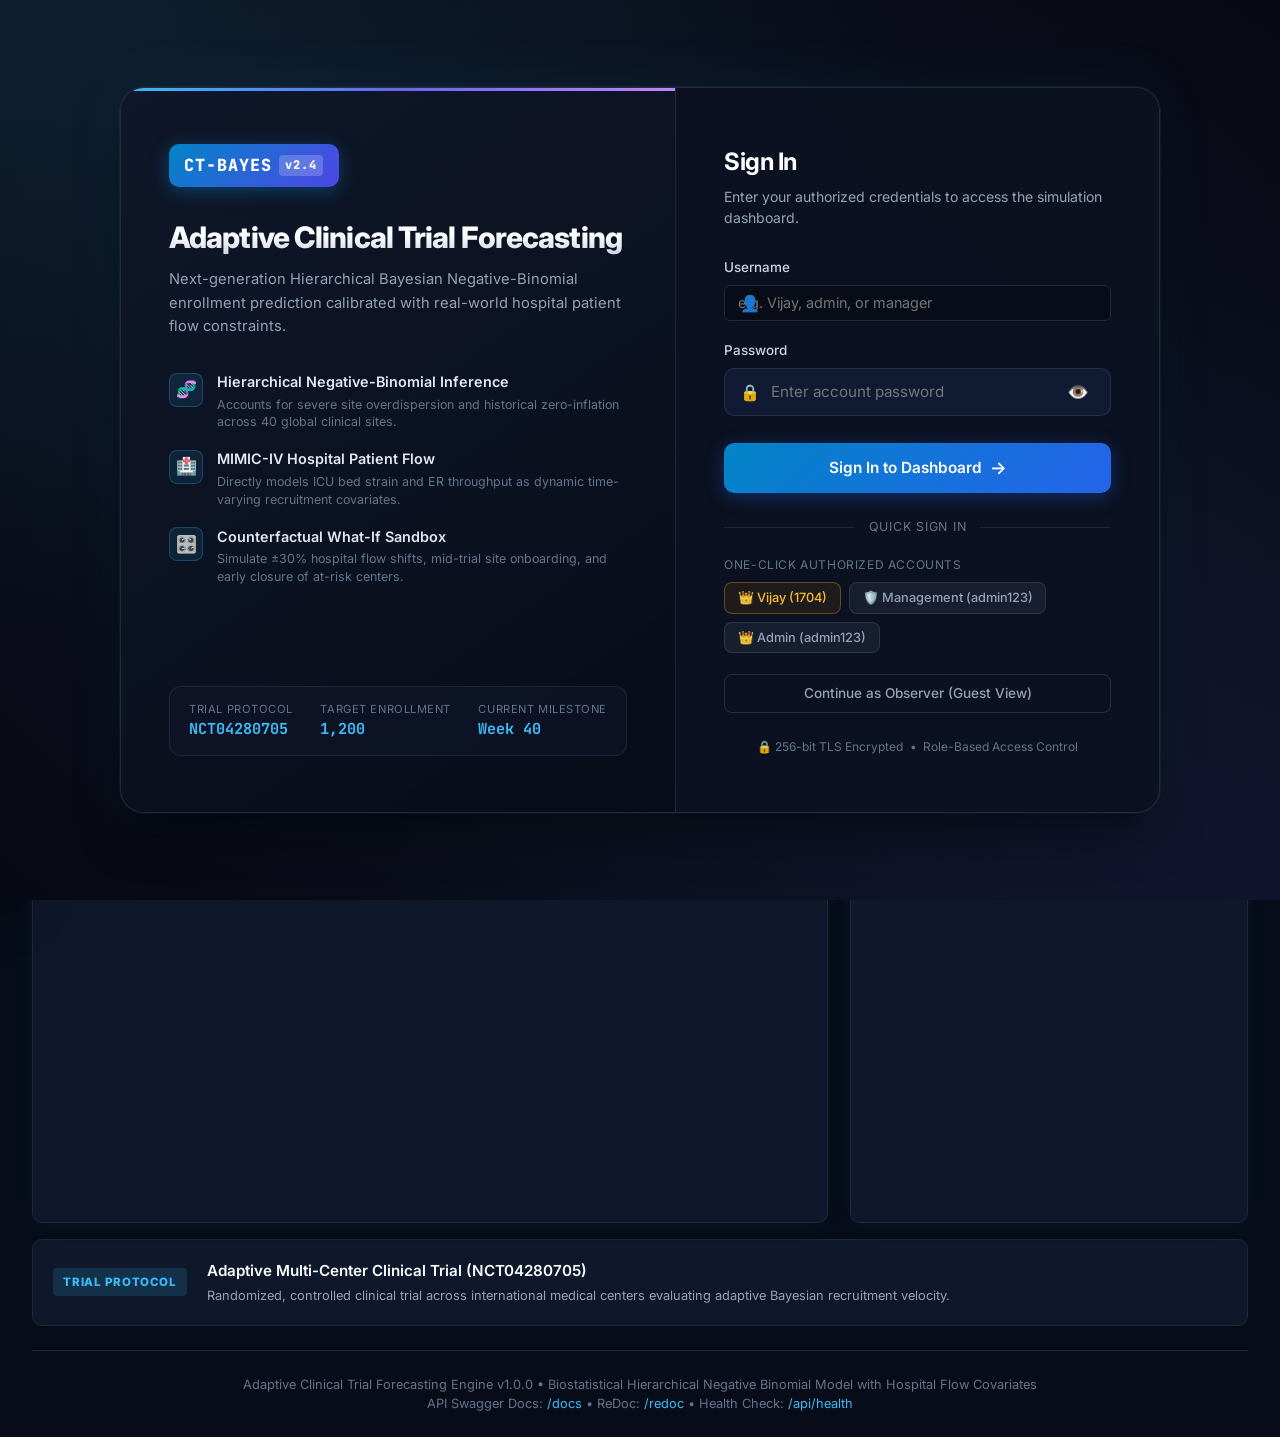
==== commit 61875b6a: "Combine login page and dashboard into seamless SPA with direct dashboard entry on authentication" ====
--- a/index.html
+++ b/index.html
@@ -10,6 +10,158 @@
   <link href="https://fonts.googleapis.com/css2?family=Inter:wght@300;400;500;600;700&family=JetBrains+Mono:wght@400;500;600&display=swap" rel="stylesheet">
 </head>
 <body>
+  <!-- =========================================================================
+       COMBINED AUTHENTICATION SCREEN OVERLAY (Integrated Login Portal)
+       Displays when unauthenticated; after login, directly opens the dashboard.
+       ========================================================================= -->
+  <div id="auth-screen-overlay" class="auth-screen-overlay">
+    <div class="auth-wrapper">
+      <!-- Left Side: Biostatistical Platform Showcase -->
+      <div class="showcase-pane">
+        <div>
+          <div class="brand-top">
+            <div class="brand-badge">CT-BAYES <span>v2.4</span></div>
+          </div>
+
+          <div class="showcase-headline">
+            <h2>Adaptive Clinical Trial Forecasting</h2>
+            <p>Next-generation Hierarchical Bayesian Negative-Binomial enrollment prediction calibrated with real-world hospital patient flow constraints.</p>
+          </div>
+
+          <div class="features-list">
+            <div class="feature-item">
+              <div class="feature-icon-box">🧬</div>
+              <div class="feature-text">
+                <h4>Hierarchical Negative-Binomial Inference</h4>
+                <p>Accounts for severe site overdispersion and historical zero-inflation across 40 global clinical sites.</p>
+              </div>
+            </div>
+
+            <div class="feature-item">
+              <div class="feature-icon-box">🏥</div>
+              <div class="feature-text">
+                <h4>MIMIC-IV Hospital Patient Flow</h4>
+                <p>Directly models ICU bed strain and ER throughput as dynamic time-varying recruitment covariates.</p>
+              </div>
+            </div>
+
+            <div class="feature-item">
+              <div class="feature-icon-box">🎛️</div>
+              <div class="feature-text">
+                <h4>Counterfactual What-If Sandbox</h4>
+                <p>Simulate &plusmn;30% hospital flow shifts, mid-trial site onboarding, and early closure of at-risk centers.</p>
+              </div>
+            </div>
+          </div>
+        </div>
+
+        <!-- Live Metadata Strip -->
+        <div class="trial-strip">
+          <div class="strip-stat">
+            <span class="strip-label">Trial Protocol</span>
+            <span class="strip-value">NCT04280705</span>
+          </div>
+          <div class="strip-stat">
+            <span class="strip-label">Target Enrollment</span>
+            <span class="strip-value">1,200</span>
+          </div>
+          <div class="strip-stat">
+            <span class="strip-label">Current Milestone</span>
+            <span class="strip-value">Week 40</span>
+          </div>
+        </div>
+      </div>
+
+      <!-- Right Side: Clean Enterprise Sign In Form -->
+      <div class="form-pane">
+        <div class="form-header">
+          <h3>Sign In</h3>
+          <p>Enter your authorized credentials to access the simulation dashboard.</p>
+        </div>
+
+        <!-- Notification / Error Box -->
+        <div id="auth-login-alert" class="alert-box"></div>
+
+        <!-- Credential Form -->
+        <form id="combined-login-form" autocomplete="on" onsubmit="return false;">
+          <!-- Username -->
+          <div class="form-group-wrap">
+            <div class="form-label-row">
+              <label for="auth-username">Username</label>
+            </div>
+            <div class="input-box-wrap">
+              <span class="input-icon-left">👤</span>
+              <input 
+                type="text" 
+                id="auth-username" 
+                class="auth-input-field" 
+                placeholder="e.g. Vijay, admin, or manager" 
+                required 
+                autocomplete="username"
+              >
+            </div>
+          </div>
+
+          <!-- Password -->
+          <div class="form-group-wrap">
+            <div class="form-label-row">
+              <label for="auth-password">Password</label>
+            </div>
+            <div class="input-box-wrap">
+              <span class="input-icon-left">🔒</span>
+              <input 
+                type="password" 
+                id="auth-password" 
+                class="auth-input-field" 
+                placeholder="Enter account password" 
+                required 
+                autocomplete="current-password"
+              >
+              <button type="button" id="auth-btn-toggle-pwd" class="toggle-pwd-btn" title="Show/Hide Password" aria-label="Toggle password visibility">👁️</button>
+            </div>
+          </div>
+
+          <!-- Submit Button -->
+          <button type="submit" id="auth-btn-submit" class="btn-submit-action">
+            <span>Sign In to Dashboard</span>
+            <span style="font-size:1.1rem;">&rarr;</span>
+          </button>
+
+          <!-- Divider -->
+          <div class="form-divider-row">
+            <span>Quick Sign In</span>
+          </div>
+
+          <!-- Quick 1-Click Credentials -->
+          <div class="preset-chips-title">One-Click Authorized Accounts</div>
+          <div class="preset-chips-grid">
+            <button type="button" class="chip-btn-auth chip-gold-auth" id="chip-login-vijay" title="Dedicated Owner Superuser">
+              👑 Vijay (1704)
+            </button>
+            <button type="button" class="chip-btn-auth" id="chip-login-manager" title="Operations Director">
+              🛡️ Management (admin123)
+            </button>
+            <button type="button" class="chip-btn-auth" id="chip-login-admin" title="Lead Administrator">
+              👑 Admin (admin123)
+            </button>
+          </div>
+
+          <!-- Guest View Button -->
+          <button type="button" id="btn-enter-guest" class="btn-guest-action">
+            Continue as Observer (Guest View)
+          </button>
+
+          <!-- Security Compliance Badge -->
+          <div class="form-footer-badge">
+            <span>🔒 256-bit TLS Encrypted</span>
+            <span>&bull;</span>
+            <span>Role-Based Access Control</span>
+          </div>
+        </form>
+      </div>
+    </div>
+  </div>
+
   <!-- Floating Corner Tab on Left Edge of Viewport -->
   <button id="btn-edge-drawer" class="corner-drawer-tab" title="Open Sliding Dashboard (Left Corner)" aria-label="Open Sliding Dashboard">
     <span class="corner-tab-arrow">▶</span>
--- a/style.css
+++ b/style.css
@@ -2325,3 +2325,446 @@
 .status-badge.pulse {
   animation: neonPulse 2.5s infinite;
 }
+
+/* ==========================================================================
+   COMBINED AUTH SCREEN OVERLAY (Integrated Login View)
+   ========================================================================== */
+.auth-screen-overlay {
+  position: fixed;
+  inset: 0;
+  width: 100vw;
+  height: 100vh;
+  z-index: 99999;
+  background-color: #070913;
+  background-image: 
+    radial-gradient(at 0% 0%, rgba(56, 189, 248, 0.12) 0px, transparent 50%),
+    radial-gradient(at 100% 100%, rgba(99, 102, 241, 0.12) 0px, transparent 50%),
+    radial-gradient(at 50% 50%, rgba(15, 23, 42, 0.8) 0px, transparent 100%);
+  display: flex;
+  align-items: center;
+  justify-content: center;
+  padding: 1.5rem;
+  overflow-y: auto;
+  transition: opacity 0.35s cubic-bezier(0.16, 1, 0.3, 1), visibility 0.35s ease;
+}
+
+.auth-screen-overlay.hidden {
+  opacity: 0;
+  visibility: hidden;
+  pointer-events: none;
+}
+
+.auth-wrapper {
+  position: relative;
+  z-index: 1;
+  width: 100%;
+  max-width: 1040px;
+  display: grid;
+  grid-template-columns: 1.15fr 1fr;
+  background: rgba(15, 23, 42, 0.88);
+  backdrop-filter: blur(24px);
+  -webkit-backdrop-filter: blur(24px);
+  border: 1px solid rgba(148, 163, 184, 0.15);
+  border-radius: 24px;
+  box-shadow: 
+    0 25px 50px -12px rgba(0, 0, 0, 0.7),
+    0 0 0 1px rgba(255, 255, 255, 0.05),
+    0 0 60px rgba(56, 189, 248, 0.08);
+  overflow: hidden;
+  animation: modalFadeIn 0.4s cubic-bezier(0.16, 1, 0.3, 1);
+}
+
+@keyframes modalFadeIn {
+  from { opacity: 0; transform: scale(0.97) translateY(12px); }
+  to { opacity: 1; transform: scale(1) translateY(0); }
+}
+
+.showcase-pane {
+  background: linear-gradient(145deg, rgba(15, 23, 42, 0.95), rgba(8, 12, 24, 0.98));
+  padding: 3.5rem 3rem;
+  display: flex;
+  flex-direction: column;
+  justify-content: space-between;
+  border-right: 1px solid rgba(148, 163, 184, 0.14);
+  position: relative;
+}
+
+.showcase-pane::before {
+  content: '';
+  position: absolute;
+  top: 0;
+  left: 0;
+  right: 0;
+  height: 3px;
+  background: linear-gradient(90deg, #38bdf8, #6366f1, #c084fc);
+}
+
+.brand-top {
+  display: flex;
+  align-items: center;
+  gap: 0.9rem;
+  margin-bottom: 2rem;
+}
+
+.brand-badge {
+  background: linear-gradient(135deg, #0284c7, #4f46e5);
+  color: #ffffff;
+  font-family: var(--font-mono);
+  font-weight: 800;
+  font-size: 1.05rem;
+  letter-spacing: 0.06em;
+  padding: 0.55rem 0.95rem;
+  border-radius: 10px;
+  box-shadow: 0 4px 18px rgba(2, 132, 199, 0.4);
+  display: inline-flex;
+  align-items: center;
+  gap: 0.4rem;
+}
+
+.brand-badge span {
+  font-size: 0.75rem;
+  background: rgba(255, 255, 255, 0.2);
+  padding: 0.1rem 0.4rem;
+  border-radius: 4px;
+}
+
+.showcase-headline h2 {
+  font-size: 1.85rem;
+  font-weight: 800;
+  line-height: 1.25;
+  letter-spacing: -0.03em;
+  color: #ffffff;
+  margin-bottom: 0.8rem;
+  background: linear-gradient(180deg, #ffffff 40%, #cbd5e1 100%);
+  -webkit-background-clip: text;
+  -webkit-text-fill-color: transparent;
+}
+
+.showcase-headline p {
+  font-size: 0.92rem;
+  line-height: 1.6;
+  color: #94a3b8;
+  margin-bottom: 2rem;
+}
+
+.features-list {
+  display: flex;
+  flex-direction: column;
+  gap: 1.1rem;
+  margin-bottom: 2rem;
+}
+
+.feature-item {
+  display: flex;
+  align-items: flex-start;
+  gap: 0.9rem;
+}
+
+.feature-icon-box {
+  width: 34px;
+  height: 34px;
+  border-radius: 8px;
+  background: rgba(56, 189, 248, 0.1);
+  border: 1px solid rgba(56, 189, 248, 0.25);
+  display: flex;
+  align-items: center;
+  justify-content: center;
+  font-size: 1.05rem;
+  flex-shrink: 0;
+  margin-top: 0.1rem;
+}
+
+.feature-text h4 {
+  font-size: 0.9rem;
+  font-weight: 600;
+  color: #e2e8f0;
+  margin-bottom: 0.2rem;
+}
+
+.feature-text p {
+  font-size: 0.78rem;
+  color: #64748b;
+  line-height: 1.4;
+  margin-bottom: 0;
+}
+
+.trial-strip {
+  background: rgba(15, 23, 42, 0.6);
+  border: 1px solid rgba(255, 255, 255, 0.08);
+  border-radius: 12px;
+  padding: 0.9rem 1.2rem;
+  display: flex;
+  justify-content: space-between;
+  align-items: center;
+}
+
+.strip-stat {
+  display: flex;
+  flex-direction: column;
+}
+
+.strip-label {
+  font-size: 0.7rem;
+  color: #64748b;
+  text-transform: uppercase;
+  letter-spacing: 0.05em;
+}
+
+.strip-value {
+  font-size: 0.95rem;
+  font-weight: 700;
+  color: #38bdf8;
+  font-family: var(--font-mono);
+}
+
+.form-pane {
+  padding: 3.5rem 3rem;
+  display: flex;
+  flex-direction: column;
+  justify-content: center;
+  background: rgba(11, 16, 30, 0.75);
+}
+
+.form-header {
+  margin-bottom: 1.8rem;
+}
+
+.form-header h3 {
+  font-size: 1.5rem;
+  font-weight: 700;
+  color: #ffffff;
+  letter-spacing: -0.02em;
+  margin-bottom: 0.4rem;
+}
+
+.form-header p {
+  font-size: 0.88rem;
+  color: #94a3b8;
+}
+
+.alert-box {
+  background: rgba(239, 68, 68, 0.12);
+  border: 1px solid rgba(239, 68, 68, 0.35);
+  color: #fca5a5;
+  padding: 0.8rem 1rem;
+  border-radius: 10px;
+  font-size: 0.85rem;
+  margin-bottom: 1.4rem;
+  display: none;
+  animation: shakeAlert 0.3s ease-in-out;
+}
+
+@keyframes shakeAlert {
+  0%, 100% { transform: translateX(0); }
+  20%, 60% { transform: translateX(-5px); }
+  40%, 80% { transform: translateX(5px); }
+}
+
+.alert-box.alert-success {
+  background: rgba(16, 185, 129, 0.12);
+  border: 1px solid rgba(16, 185, 129, 0.35);
+  color: #86efac;
+}
+
+.form-group-wrap {
+  margin-bottom: 1.2rem;
+}
+
+.form-label-row {
+  display: flex;
+  justify-content: space-between;
+  align-items: center;
+  margin-bottom: 0.45rem;
+}
+
+.form-label-row label {
+  font-size: 0.84rem;
+  font-weight: 500;
+  color: #cbd5e1;
+}
+
+.input-box-wrap {
+  position: relative;
+  display: flex;
+  align-items: center;
+}
+
+.input-icon-left {
+  position: absolute;
+  left: 1rem;
+  font-size: 1rem;
+  color: #64748b;
+  pointer-events: none;
+}
+
+.auth-input-field {
+  width: 100%;
+  background: #111a33;
+  border: 1.5px solid rgba(148, 163, 184, 0.15);
+  border-radius: 10px;
+  padding: 0.85rem 1rem 0.85rem 2.85rem;
+  color: #ffffff;
+  font-size: 0.95rem;
+  font-family: inherit;
+  outline: none;
+  transition: all 0.2s ease;
+}
+
+.auth-input-field:focus {
+  border-color: #38bdf8;
+  background: rgba(18, 27, 51, 0.95);
+  box-shadow: 0 0 0 4px rgba(56, 189, 248, 0.15);
+}
+
+.toggle-pwd-btn {
+  position: absolute;
+  right: 0.85rem;
+  background: transparent;
+  border: none;
+  color: #64748b;
+  cursor: pointer;
+  font-size: 1.1rem;
+  padding: 0.25rem 0.5rem;
+  border-radius: 6px;
+  transition: color 0.2s;
+}
+
+.toggle-pwd-btn:hover {
+  color: #f8fafc;
+}
+
+.btn-submit-action {
+  width: 100%;
+  background: linear-gradient(135deg, #0284c7 0%, #2563eb 100%);
+  color: #ffffff;
+  border: none;
+  border-radius: 10px;
+  padding: 0.9rem 1.4rem;
+  font-size: 0.96rem;
+  font-weight: 600;
+  cursor: pointer;
+  display: inline-flex;
+  align-items: center;
+  justify-content: center;
+  gap: 0.5rem;
+  box-shadow: 0 4px 18px rgba(37, 99, 235, 0.35);
+  transition: all 0.25s ease;
+  margin-top: 0.5rem;
+}
+
+.btn-submit-action:hover {
+  opacity: 0.95;
+  transform: translateY(-1px);
+  box-shadow: 0 6px 24px rgba(37, 99, 235, 0.45);
+}
+
+.form-divider-row {
+  display: flex;
+  align-items: center;
+  margin: 1.6rem 0 1.2rem;
+  color: #64748b;
+  font-size: 0.78rem;
+  text-transform: uppercase;
+  letter-spacing: 0.06em;
+}
+
+.form-divider-row::before, .form-divider-row::after {
+  content: '';
+  flex: 1;
+  border-bottom: 1px solid rgba(148, 163, 184, 0.15);
+}
+
+.form-divider-row span {
+  padding: 0 0.85rem;
+}
+
+.preset-chips-title {
+  font-size: 0.75rem;
+  color: #64748b;
+  margin-bottom: 0.5rem;
+  text-transform: uppercase;
+  letter-spacing: 0.05em;
+}
+
+.preset-chips-grid {
+  display: flex;
+  gap: 0.5rem;
+  flex-wrap: wrap;
+  margin-bottom: 1.3rem;
+}
+
+.chip-btn-auth {
+  background: rgba(30, 41, 59, 0.6);
+  border: 1px solid rgba(148, 163, 184, 0.18);
+  color: #94a3b8;
+  padding: 0.45rem 0.8rem;
+  border-radius: 8px;
+  font-size: 0.8rem;
+  font-family: inherit;
+  cursor: pointer;
+  transition: all 0.2s;
+  display: inline-flex;
+  align-items: center;
+  gap: 0.4rem;
+}
+
+.chip-btn-auth:hover {
+  background: rgba(56, 189, 248, 0.12);
+  border-color: #38bdf8;
+  color: #38bdf8;
+  transform: translateY(-1px);
+}
+
+.chip-gold-auth {
+  border-color: rgba(245, 158, 11, 0.35);
+  background: rgba(245, 158, 11, 0.08);
+  color: #fbbf24;
+}
+
+.chip-gold-auth:hover {
+  background: rgba(245, 158, 11, 0.2);
+  border-color: #f59e0b;
+  color: #fef08a;
+}
+
+.btn-guest-action {
+  width: 100%;
+  background: transparent;
+  border: 1px solid rgba(148, 163, 184, 0.2);
+  color: #94a3b8;
+  border-radius: 8px;
+  padding: 0.65rem 1rem;
+  font-size: 0.85rem;
+  cursor: pointer;
+  transition: all 0.2s;
+}
+
+.btn-guest-action:hover {
+  background: rgba(255, 255, 255, 0.04);
+  color: #ffffff;
+  border-color: #cbd5e1;
+}
+
+.form-footer-badge {
+  text-align: center;
+  margin-top: 1.6rem;
+  font-size: 0.75rem;
+  color: #64748b;
+  display: flex;
+  align-items: center;
+  justify-content: center;
+  gap: 0.4rem;
+}
+
+@media (max-width: 900px) {
+  .auth-wrapper {
+    grid-template-columns: 1fr;
+    max-width: 520px;
+  }
+  .showcase-pane {
+    display: none;
+  }
+  .form-pane {
+    padding: 2.5rem 2rem;
+  }
+}
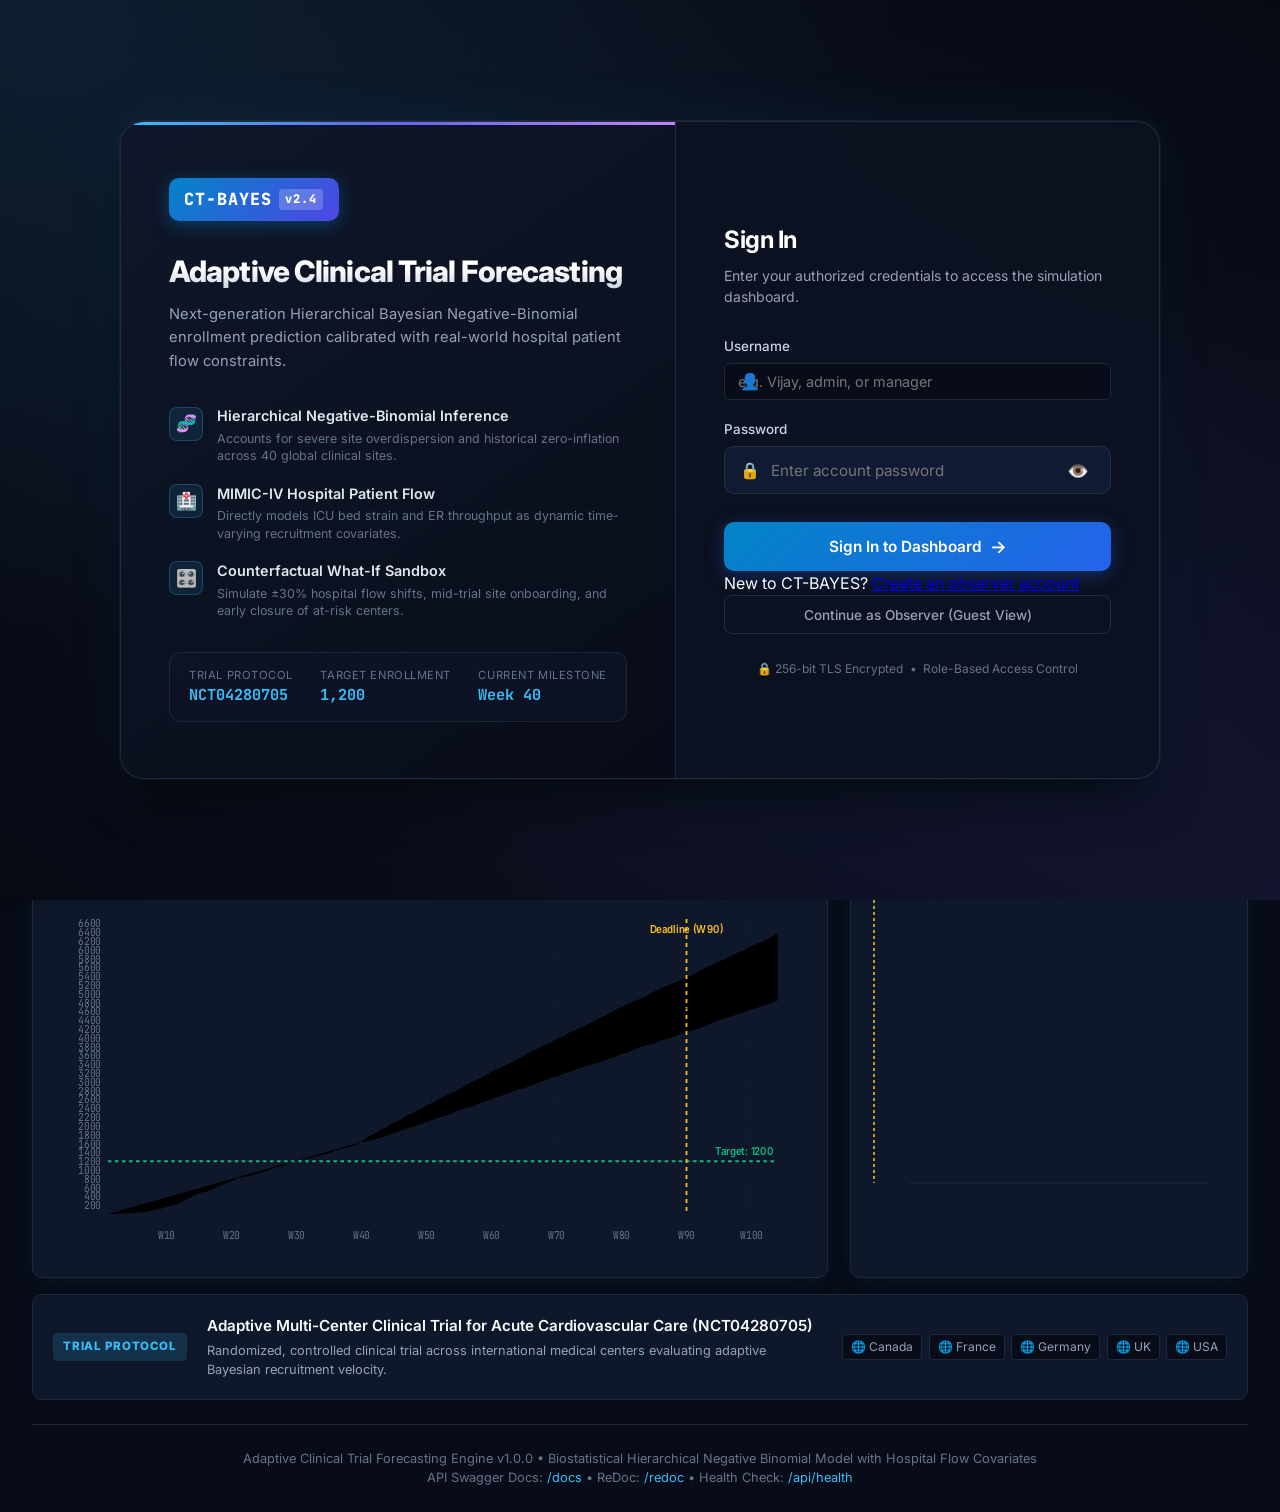
==== commit 2aaa414c: "Add MySQL-backed portal and Windows desktop launcher" ====
--- a/index.html
+++ b/index.html
@@ -83,7 +83,7 @@
         <div id="auth-login-alert" class="alert-box"></div>
 
         <!-- Credential Form -->
-        <form id="combined-login-form" autocomplete="on" onsubmit="return false;">
+        <form id="combined-login-form" autocomplete="on" onsubmit="event.preventDefault();">
           <!-- Username -->
           <div class="form-group-wrap">
             <div class="form-label-row">
@@ -127,24 +127,7 @@
             <span style="font-size:1.1rem;">&rarr;</span>
           </button>
 
-          <!-- Divider -->
-          <div class="form-divider-row">
-            <span>Quick Sign In</span>
-          </div>
-
-          <!-- Quick 1-Click Credentials -->
-          <div class="preset-chips-title">One-Click Authorized Accounts</div>
-          <div class="preset-chips-grid">
-            <button type="button" class="chip-btn-auth chip-gold-auth" id="chip-login-vijay" title="Dedicated Owner Superuser">
-              👑 Vijay (1704)
-            </button>
-            <button type="button" class="chip-btn-auth" id="chip-login-manager" title="Operations Director">
-              🛡️ Management (admin123)
-            </button>
-            <button type="button" class="chip-btn-auth" id="chip-login-admin" title="Lead Administrator">
-              👑 Admin (admin123)
-            </button>
-          </div>
+          <p class="portal-form-switch">New to CT-BAYES? <a href="/register.html">Create an observer account</a></p>
 
           <!-- Guest View Button -->
           <button type="button" id="btn-enter-guest" class="btn-guest-action">
@@ -202,7 +185,6 @@
           </div>
           <div class="drawer-user-actions" style="margin-top:0.75rem; display:flex; gap:0.4rem; flex-wrap:wrap;">
             <button id="btn-change-pwd" class="btn-chip" title="Change Password">🔑 Password</button>
-            <button id="btn-switch-role" class="btn-chip" title="Cycle Account Role">🔄 Switch Role</button>
             <button id="btn-open-ingest" class="btn-chip btn-accent" style="display:none;" title="Ingest Weekly Batch">+ Ingest Batch</button>
             <button id="btn-logout" class="btn-chip btn-ghost" title="Sign out">Logout</button>
           </div>
@@ -376,6 +358,13 @@
         </div>
       </div>
       <div class="header-actions">
+        <nav class="site-nav" aria-label="Website pages">
+          <a href="/" aria-current="page">Dashboard</a>
+          <a href="/about.html">About</a>
+          <a href="/login.html">Sign in</a>
+          <a href="/login.html?role=admin">Admin</a>
+          <a href="/register.html">Register</a>
+        </nav>
         <!-- Fast Trigger to open sliding drawer -->
         <button id="btn-header-open-drawer" class="btn-primary btn-sm" title="Open Left Corner Control Dashboard">
           <span>⚡ Open Control Dashboard</span>
@@ -686,7 +675,7 @@
           <span class="notice-icon">🔒</span>
           <span>
             <strong>Guest View (Read-Only)</strong>: Simulation parameters and site closure interventions require <strong>Vijay (Admin)</strong> or <strong>Management</strong> credentials. 
-            <a href="#" id="link-switch-to-manager">Sign In with Authorized Account</a> to unlock live sandbox sliders.
+            <a href="/login.html">Sign in with a management account</a> to unlock live sandbox sliders.
           </span>
         </div>
 
--- a/style.css
+++ b/style.css
@@ -2352,6 +2352,7 @@
   opacity: 0;
   visibility: hidden;
   pointer-events: none;
+  display: none !important;
 }
 
 .auth-wrapper {
